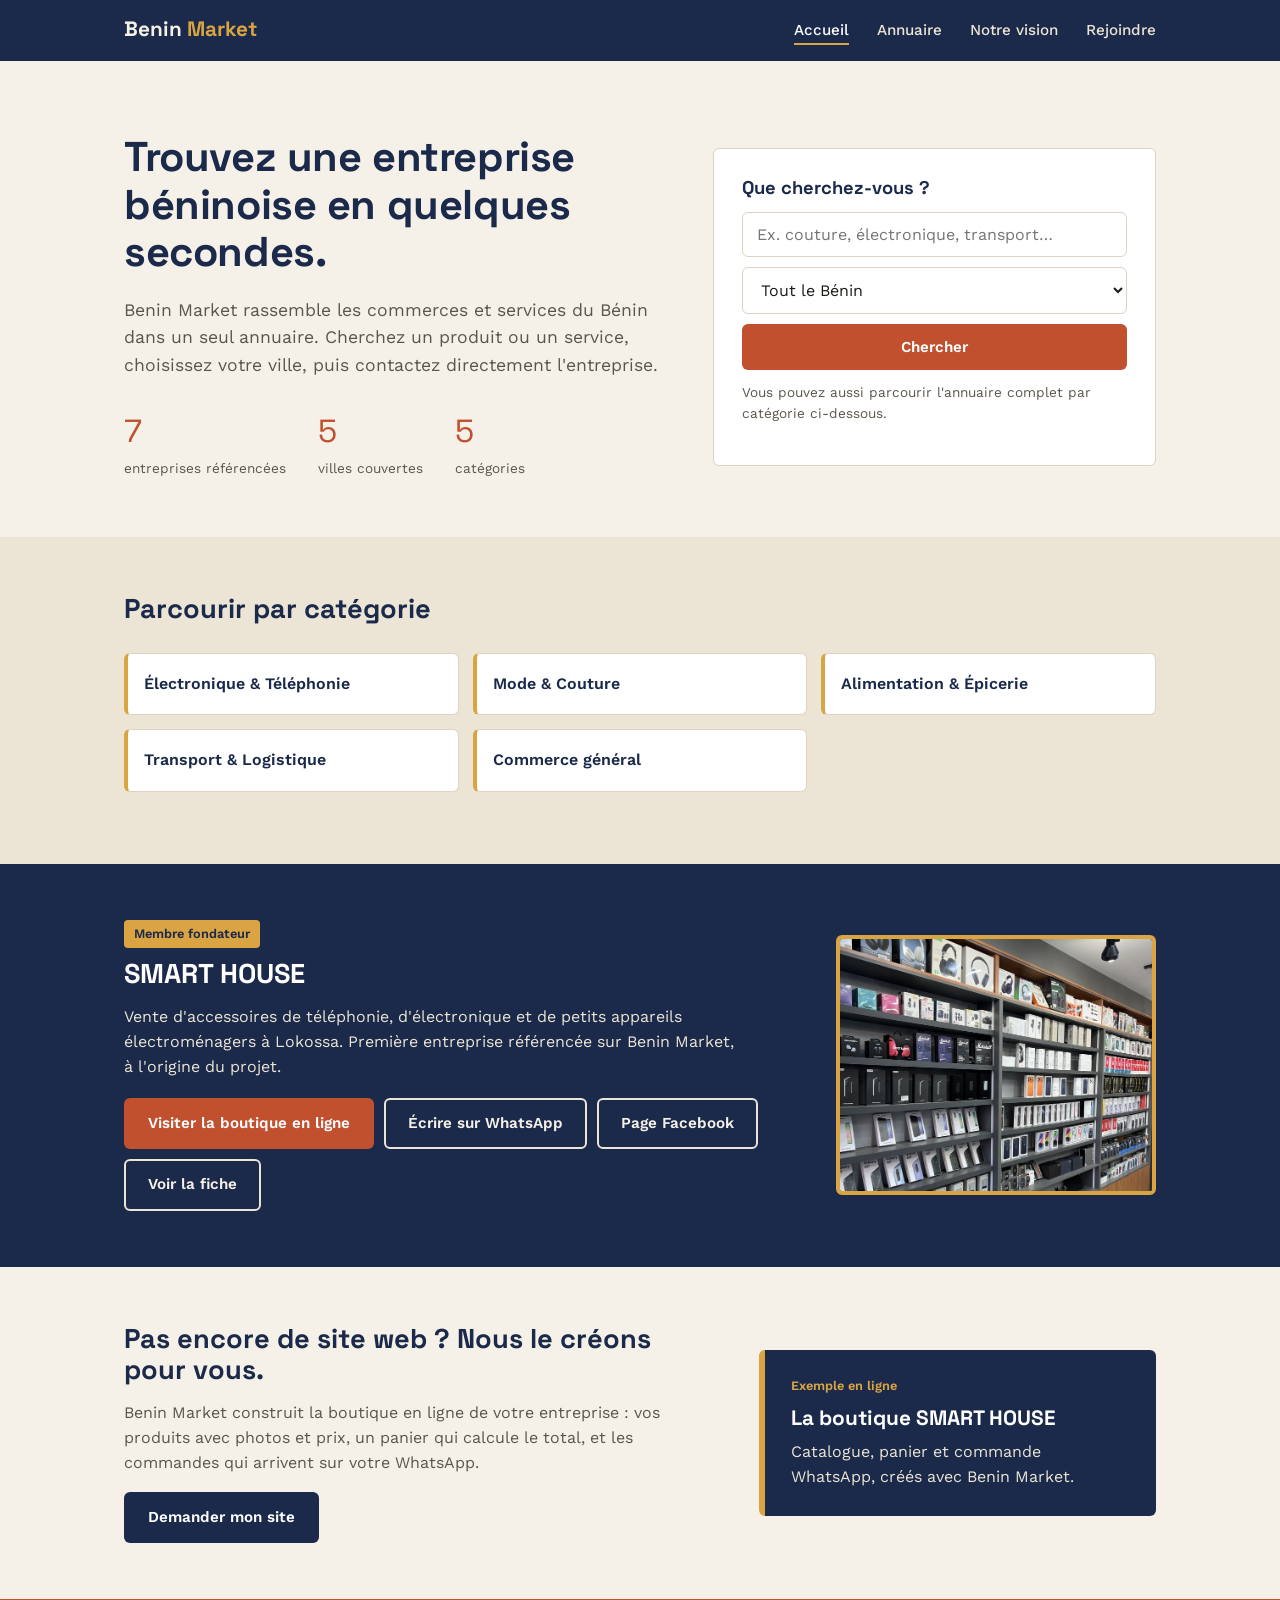
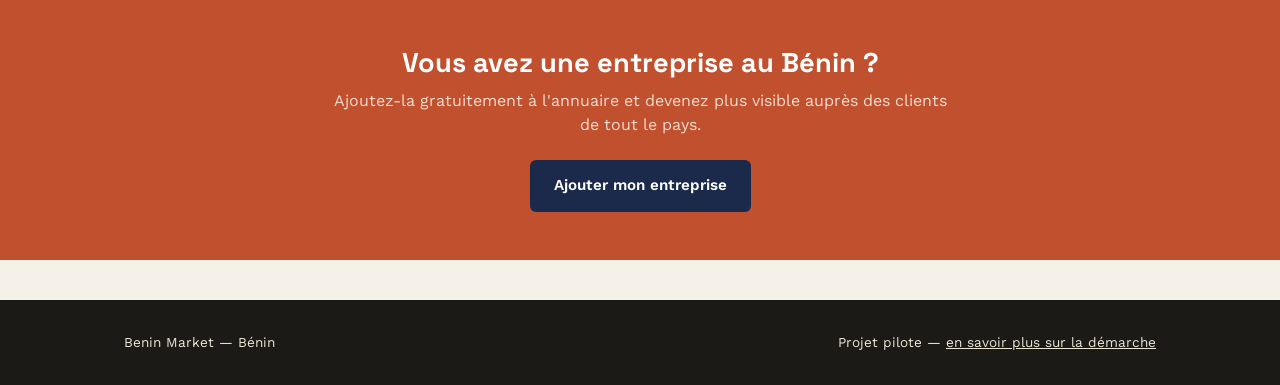
==== index.html @ 9e2b9f71 "Boutique SMART HOUSE et offre de creation de site" ====
<!DOCTYPE html>
<html lang="fr">
<head>
<meta charset="UTF-8">
<meta name="viewport" content="width=device-width, initial-scale=1">
<title>Benin Market — l'annuaire des entreprises du Bénin</title>
<link rel="icon" href="favicon.svg" type="image/svg+xml">
<link rel="stylesheet" href="styles.css">
</head>
<body>

<header class="site-header">
  <div class="container">
    <a href="index.html" class="brand">Benin <span>Market</span></a>
    <nav>
      <ul class="site-nav">
        <li><a href="index.html" aria-current="page">Accueil</a></li>
        <li><a href="annuaire.html">Annuaire</a></li>
        <li><a href="vision.html">Notre vision</a></li>
        <li><a href="rejoindre.html">Rejoindre</a></li>
      </ul>
    </nav>
  </div>
</header>

<section class="hero">
  <div class="container">
    <div class="hero-copy">
      <h1>Trouvez une entreprise béninoise en quelques secondes.</h1>
      <p>Benin Market rassemble les commerces et services du Bénin dans un seul annuaire. Cherchez un produit ou un service, choisissez votre ville, puis contactez directement l'entreprise.</p>
      <div class="hero-stats">
        <div><span class="num" id="stat-count">–</span><span class="label">entreprises référencées</span></div>
        <div><span class="num" id="stat-cities">–</span><span class="label">villes couvertes</span></div>
        <div><span class="num" id="stat-categories">–</span><span class="label">catégories</span></div>
      </div>
    </div>
    <div class="search-panel">
      <h3>Que cherchez-vous ?</h3>
      <form id="hero-search-form" class="search-stack">
        <input type="text" id="hero-search-input" placeholder="Ex. couture, électronique, transport…" aria-label="Rechercher une entreprise ou un produit">
        <select id="hero-city-select" aria-label="Choisir une ville"></select>
        <button type="submit" class="btn btn-primary">Chercher</button>
      </form>
      <p class="search-hint">Vous pouvez aussi parcourir l'annuaire complet par catégorie ci-dessous.</p>
    </div>
  </div>
</section>

<section class="section section-alt">
  <div class="container">
    <h2>Parcourir par catégorie</h2>
    <ul class="cat-grid" id="categories-grid">
      <!-- rempli par script.js -->
    </ul>
  </div>
</section>

<section class="section spotlight">
  <div class="container spotlight-row">
    <div>
    <span class="tag">Membre fondateur</span>
    <h2>SMART HOUSE</h2>
    <p>Vente d'accessoires de téléphonie, d'électronique et de petits appareils électroménagers à Lokossa. Première entreprise référencée sur Benin Market, à l'origine du projet.</p>
    <div class="spotlight-actions">
      <a href="smart-house/index.html" class="btn btn-primary">Visiter la boutique en ligne</a>
      <a href="https://wa.me/2290159000398" target="_blank" rel="noopener" class="btn btn-outline">Écrire sur WhatsApp</a>
      <a href="https://www.facebook.com/share/18rXJciYxU/?mibextid=wwXIfr" target="_blank" rel="noopener" class="btn btn-outline">Page Facebook</a>
      <a href="annuaire.html?q=smart%20house" class="btn btn-outline">Voir la fiche</a>
    </div>
    </div>
    <img class="spotlight-photo" src="smart-house/photos/boutique.jpg" alt="Les rayons de la boutique SMART HOUSE à Lokossa" loading="lazy" width="736" height="981">
  </div>
</section>

<section class="section">
  <div class="container service">
    <div>
      <h2>Pas encore de site web ? Nous le créons pour vous.</h2>
      <p>Benin Market construit la boutique en ligne de votre entreprise : vos produits avec photos et prix, un panier qui calcule le total, et les commandes qui arrivent sur votre WhatsApp.</p>
      <a href="rejoindre.html" class="btn btn-dark">Demander mon site</a>
    </div>
    <a href="smart-house/index.html" class="service-example">
      <span class="service-label">Exemple en ligne</span>
      <strong>La boutique SMART HOUSE</strong>
      <span>Catalogue, panier et commande WhatsApp, créés avec Benin Market.</span>
    </a>
  </div>
</section>

<section class="cta-band">
  <div class="container">
    <h2>Vous avez une entreprise au Bénin ?</h2>
    <p>Ajoutez-la gratuitement à l'annuaire et devenez plus visible auprès des clients de tout le pays.</p>
    <a href="rejoindre.html" class="btn btn-dark">Ajouter mon entreprise</a>
  </div>
</section>

<footer class="site-footer">
  <div class="container">
    <span>Benin Market — Bénin</span>
    <span>Projet pilote — <a href="vision.html">en savoir plus sur la démarche</a></span>
  </div>
</footer>

<script src="script.js"></script>
</body>
</html>
---- styles.css ----
/* ===========================================================
   Benin Market — feuille de style
   Palette : indigo (nuit de bogolan), terre cuite (accent), ocre
   Typo : Space Grotesk (titres) + Work Sans (texte courant)
   =========================================================== */

@import url('https://fonts.googleapis.com/css2?family=Space+Grotesk:wght@500;600;700&family=Work+Sans:wght@400;500;600&display=swap');

:root {
  --indigo: #1B2A4A;
  --indigo-soft: #2E4269;
  --clay: #C1502E;
  --clay-dark: #9C3E22;
  --ochre: #D9A441;
  --paper: #F5F1E8;
  --paper-dim: #ECE5D6;
  --ink: #1C1A17;
  --ink-soft: #5B564C;
  --line: #DCD3C2;
  --white: #FFFFFF;

  --font-display: 'Space Grotesk', sans-serif;
  --font-body: 'Work Sans', sans-serif;
  --radius: 6px;
}

* { box-sizing: border-box; }

html { scroll-behavior: smooth; }

body {
  margin: 0;
  background: var(--paper);
  color: var(--ink);
  font-family: var(--font-body);
  font-size: 16px;
  line-height: 1.55;
}

h1, h2, h3, .brand {
  font-family: var(--font-display);
  color: var(--indigo);
  margin: 0 0 0.5em;
  line-height: 1.15;
}

h1 { font-size: 2.6rem; letter-spacing: -0.01em; }
h2 { font-size: 1.7rem; }
h3 { font-size: 1.15rem; }

p { max-width: 62ch; color: var(--ink-soft); }

a { color: var(--clay-dark); }

a:focus-visible, button:focus-visible, input:focus-visible, select:focus-visible, textarea:focus-visible {
  outline: 3px solid var(--ochre);
  outline-offset: 2px;
}

.container {
  max-width: 1080px;
  margin: 0 auto;
  padding: 0 24px;
}

/* ---------- En-tête ---------- */

.site-header {
  background: var(--indigo);
  position: sticky;
  top: 0;
  z-index: 10;
}

.site-header .container {
  display: flex;
  align-items: center;
  justify-content: space-between;
  padding-top: 18px;
  padding-bottom: 18px;
}

.brand {
  color: var(--paper);
  font-size: 1.3rem;
  font-weight: 700;
  text-decoration: none;
  margin: 0;
}

.brand span { color: var(--ochre); }

.site-nav { display: flex; gap: 28px; list-style: none; margin: 0; padding: 0; }

.site-nav a {
  color: var(--paper-dim);
  text-decoration: none;
  font-weight: 500;
  font-size: 0.95rem;
  padding-bottom: 4px;
  border-bottom: 2px solid transparent;
  transition: border-color 0.15s ease, color 0.15s ease;
}

.site-nav a:hover, .site-nav a[aria-current="page"] {
  color: var(--white);
  border-bottom-color: var(--ochre);
}

.nav-toggle { display: none; }

/* ---------- Boutons ---------- */

.btn {
  display: inline-block;
  font-family: var(--font-body);
  font-weight: 600;
  font-size: 0.95rem;
  padding: 12px 22px;
  border-radius: var(--radius);
  border: 2px solid transparent;
  text-decoration: none;
  cursor: pointer;
  transition: transform 0.12s ease, background 0.15s ease;
}

.btn-primary { background: var(--clay); color: var(--white); }
.btn-primary:hover { background: var(--clay-dark); }

.btn-outline { background: transparent; color: var(--paper); border-color: var(--paper-dim); }
.btn-outline:hover { border-color: var(--ochre); color: var(--ochre); }

.btn-dark { background: var(--indigo); color: var(--white); }
.btn-dark:hover { background: var(--indigo-soft); }

/* ---------- Hero ---------- */

.hero {
  padding: 72px 0 56px;
}

.hero .container {
  display: grid;
  grid-template-columns: 1.1fr 0.9fr;
  gap: 48px;
  align-items: center;
}

.hero-copy p { font-size: 1.1rem; }

.hero-stats {
  display: flex;
  gap: 32px;
  margin-top: 28px;
}

.hero-stats .num {
  font-family: var(--font-display);
  font-size: 2rem;
  color: var(--clay);
  display: block;
}

.hero-stats .label { color: var(--ink-soft); font-size: 0.85rem; }

.search-panel {
  background: var(--white);
  border: 1px solid var(--line);
  border-radius: var(--radius);
  padding: 28px;
}

.search-panel h3 { margin-bottom: 14px; }

.search-row { display: flex; gap: 10px; }

.search-row input[type="text"] {
  flex: 1;
  padding: 12px 14px;
  border: 1px solid var(--line);
  border-radius: var(--radius);
  font-family: var(--font-body);
  font-size: 1rem;
}

.search-stack { display: grid; gap: 10px; }

.search-stack input[type="text"],
.search-stack select,
.directory-toolbar select {
  padding: 12px 14px;
  border: 1px solid var(--line);
  border-radius: var(--radius);
  font-family: var(--font-body);
  font-size: 1rem;
  background: var(--white);
  color: var(--ink);
}

.search-hint { font-size: 0.85rem; margin-top: 12px; color: var(--ink-soft); }

/* ---------- Catégories (accueil) ---------- */

.section { padding: 56px 0; }
.section-alt { background: var(--paper-dim); }

.cat-grid {
  display: grid;
  grid-template-columns: repeat(3, 1fr);
  gap: 14px;
  margin-top: 28px;
  list-style: none;
  padding: 0;
}

.cat-grid a {
  display: block;
  padding: 18px 16px;
  background: var(--white);
  border: 1px solid var(--line);
  border-left: 4px solid var(--ochre);
  border-radius: var(--radius);
  color: var(--indigo);
  text-decoration: none;
  font-weight: 600;
}

.cat-grid a:hover { border-left-color: var(--clay); }

/* ---------- Membre fondateur ---------- */

.spotlight { background: var(--indigo); color: var(--paper); }
.spotlight h2 { color: var(--white); }
.spotlight p { color: var(--paper-dim); }
.spotlight .tag {
  display: inline-block;
  background: var(--ochre);
  color: var(--indigo);
  font-weight: 600;
  font-size: 0.8rem;
  padding: 4px 10px;
  border-radius: 4px;
  margin-bottom: 10px;
}

/* ---------- Bandeau CTA ---------- */

.cta-band {
  background: var(--clay);
  color: var(--white);
  text-align: center;
  padding: 48px 0;
}

.cta-band h2 { color: var(--white); margin-bottom: 10px; }
.cta-band p { color: #F4DCCF; margin: 0 auto 22px; }

/* ---------- Annuaire ---------- */

.directory-toolbar {
  display: flex;
  flex-wrap: wrap;
  gap: 10px;
  align-items: center;
  margin-bottom: 28px;
}

.directory-toolbar input[type="text"] {
  flex: 1;
  min-width: 220px;
  padding: 12px 14px;
  border: 1px solid var(--line);
  border-radius: var(--radius);
  font-family: var(--font-body);
  font-size: 1rem;
}

.chip-row { display: flex; flex-wrap: wrap; gap: 8px; margin-bottom: 24px; }

.chip {
  padding: 7px 14px;
  border-radius: 999px;
  border: 1px solid var(--line);
  background: var(--white);
  color: var(--ink-soft);
  font-size: 0.85rem;
  font-weight: 500;
  cursor: pointer;
}

.chip[aria-pressed="true"] {
  background: var(--ochre);
  border-color: var(--ochre);
  color: var(--indigo);
}

.directory-list { list-style: none; margin: 0; padding: 0; border-top: 1px solid var(--line); }

.entry {
  display: grid;
  grid-template-columns: 56px 1fr auto;
  gap: 18px;
  align-items: start;
  padding: 22px 0;
  border-bottom: 1px solid var(--line);
}

.entry-initial {
  width: 56px;
  height: 56px;
  border-radius: var(--radius);
  background: var(--indigo);
  color: var(--white);
  font-family: var(--font-display);
  font-size: 1.3rem;
  display: flex;
  align-items: center;
  justify-content: center;
}

.entry h3 { margin-bottom: 4px; }

.entry .meta { font-size: 0.85rem; color: var(--ink-soft); margin-bottom: 6px; }

.entry .cat-tag {
  display: inline-block;
  font-size: 0.78rem;
  font-weight: 600;
  color: var(--clay-dark);
  background: #F6E3D9;
  padding: 2px 9px;
  border-radius: 4px;
  margin-right: 6px;
}

.entry h3 a { color: var(--indigo); }
.entry h3 a:hover { color: var(--clay-dark); }

.review-empty, .review-link { font-size: 0.85rem; margin: 8px 0 0; }
.review-list { list-style: none; padding: 0; margin: 10px 0 6px; font-size: 0.9rem; color: var(--ink-soft); }
.review-list li { border-left: 3px solid var(--ochre); padding-left: 10px; margin-bottom: 8px; }

.spotlight-actions { display: flex; flex-wrap: wrap; gap: 10px; margin-top: 18px; }

.entry-contact { text-align: right; font-size: 0.9rem; white-space: nowrap; }
.entry-contact a { display: block; margin-bottom: 4px; }

.empty-state {
  padding: 48px 0;
  text-align: center;
  color: var(--ink-soft);
}

/* ---------- Vision / Comment ça marche ---------- */

.steps {
  list-style: none;
  padding: 0;
  margin: 28px 0 0;
  display: grid;
  grid-template-columns: repeat(3, 1fr);
  gap: 24px;
}

.steps li { border-top: 3px solid var(--clay); padding-top: 14px; }
.steps .step-num { font-family: var(--font-display); color: var(--clay); font-size: 1.6rem; }

/* ---------- Formulaire ---------- */

.form-card {
  background: var(--white);
  border: 1px solid var(--line);
  border-radius: var(--radius);
  padding: 32px;
  max-width: 640px;
}

.field { margin-bottom: 18px; }

.field label {
  display: block;
  font-weight: 600;
  margin-bottom: 6px;
  font-size: 0.92rem;
}

.field input, .field select, .field textarea {
  width: 100%;
  padding: 11px 13px;
  border: 1px solid var(--line);
  border-radius: var(--radius);
  font-family: var(--font-body);
  font-size: 1rem;
  background: var(--white);
}

.field textarea { resize: vertical; min-height: 90px; }
.form-note { font-size: 0.85rem; color: var(--ink-soft); margin-top: -4px; }

/* ---------- Pied de page ---------- */

.site-footer {
  background: var(--ink);
  color: var(--paper-dim);
  padding: 32px 0;
  margin-top: 40px;
}

.site-footer .container {
  display: flex;
  justify-content: space-between;
  flex-wrap: wrap;
  gap: 10px;
  font-size: 0.85rem;
}

.site-footer a { color: var(--paper-dim); }

/* ---------- Réactivité ---------- */

@media (max-width: 760px) {
  .site-nav { gap: 18px; }
  h1 { font-size: 2rem; }
  .hero .container { grid-template-columns: 1fr; }
  .cat-grid { grid-template-columns: 1fr 1fr; }
  .steps { grid-template-columns: 1fr; }
  .entry { grid-template-columns: 44px 1fr; }
  .entry-contact { grid-column: 1 / -1; text-align: left; margin-top: 8px; }
  .site-footer .container { flex-direction: column; }
}

@media (prefers-reduced-motion: reduce) {
  * { transition: none !important; scroll-behavior: auto !important; }
}

/* ---------- Offre de création de site ---------- */

.service { display: grid; grid-template-columns: 1.2fr 0.8fr; gap: 40px; align-items: center; }

.service-example {
  display: flex;
  flex-direction: column;
  gap: 6px;
  padding: 26px;
  background: var(--indigo);
  color: var(--paper-dim);
  border-radius: var(--radius);
  border-left: 6px solid var(--ochre);
  text-decoration: none;
}

.service-example strong { font-family: var(--font-display); font-size: 1.3rem; color: var(--white); }
.service-label { font-size: 0.8rem; font-weight: 600; color: var(--ochre); }
.service-example:hover { background: var(--indigo-soft); }

.shop-link { font-weight: 600; }

.field-check { display: flex; align-items: flex-start; gap: 10px; }
.field-check input { width: auto; margin-top: 4px; }
.field-check label { margin: 0; font-weight: 500; }

@media (max-width: 760px) {
  .service { grid-template-columns: 1fr; }
}

/* ---------- Photos ---------- */

.entry-photo { width: 56px; height: 56px; object-fit: cover; border-radius: var(--radius); }

.spotlight-row { display: grid; grid-template-columns: minmax(0, 1fr) 320px; gap: 40px; align-items: center; }
.spotlight-photo { width: 100%; height: 260px; object-fit: cover; object-position: center 30%; border-radius: var(--radius); border: 4px solid var(--ochre); }

.vision-photo { display: block; width: 100%; max-width: 735px; height: auto; border-radius: var(--radius); margin: 8px 0 20px; }

@media (max-width: 760px) {
  .spotlight-row { grid-template-columns: 1fr; }
  .entry-photo { width: 44px; height: 44px; }
}
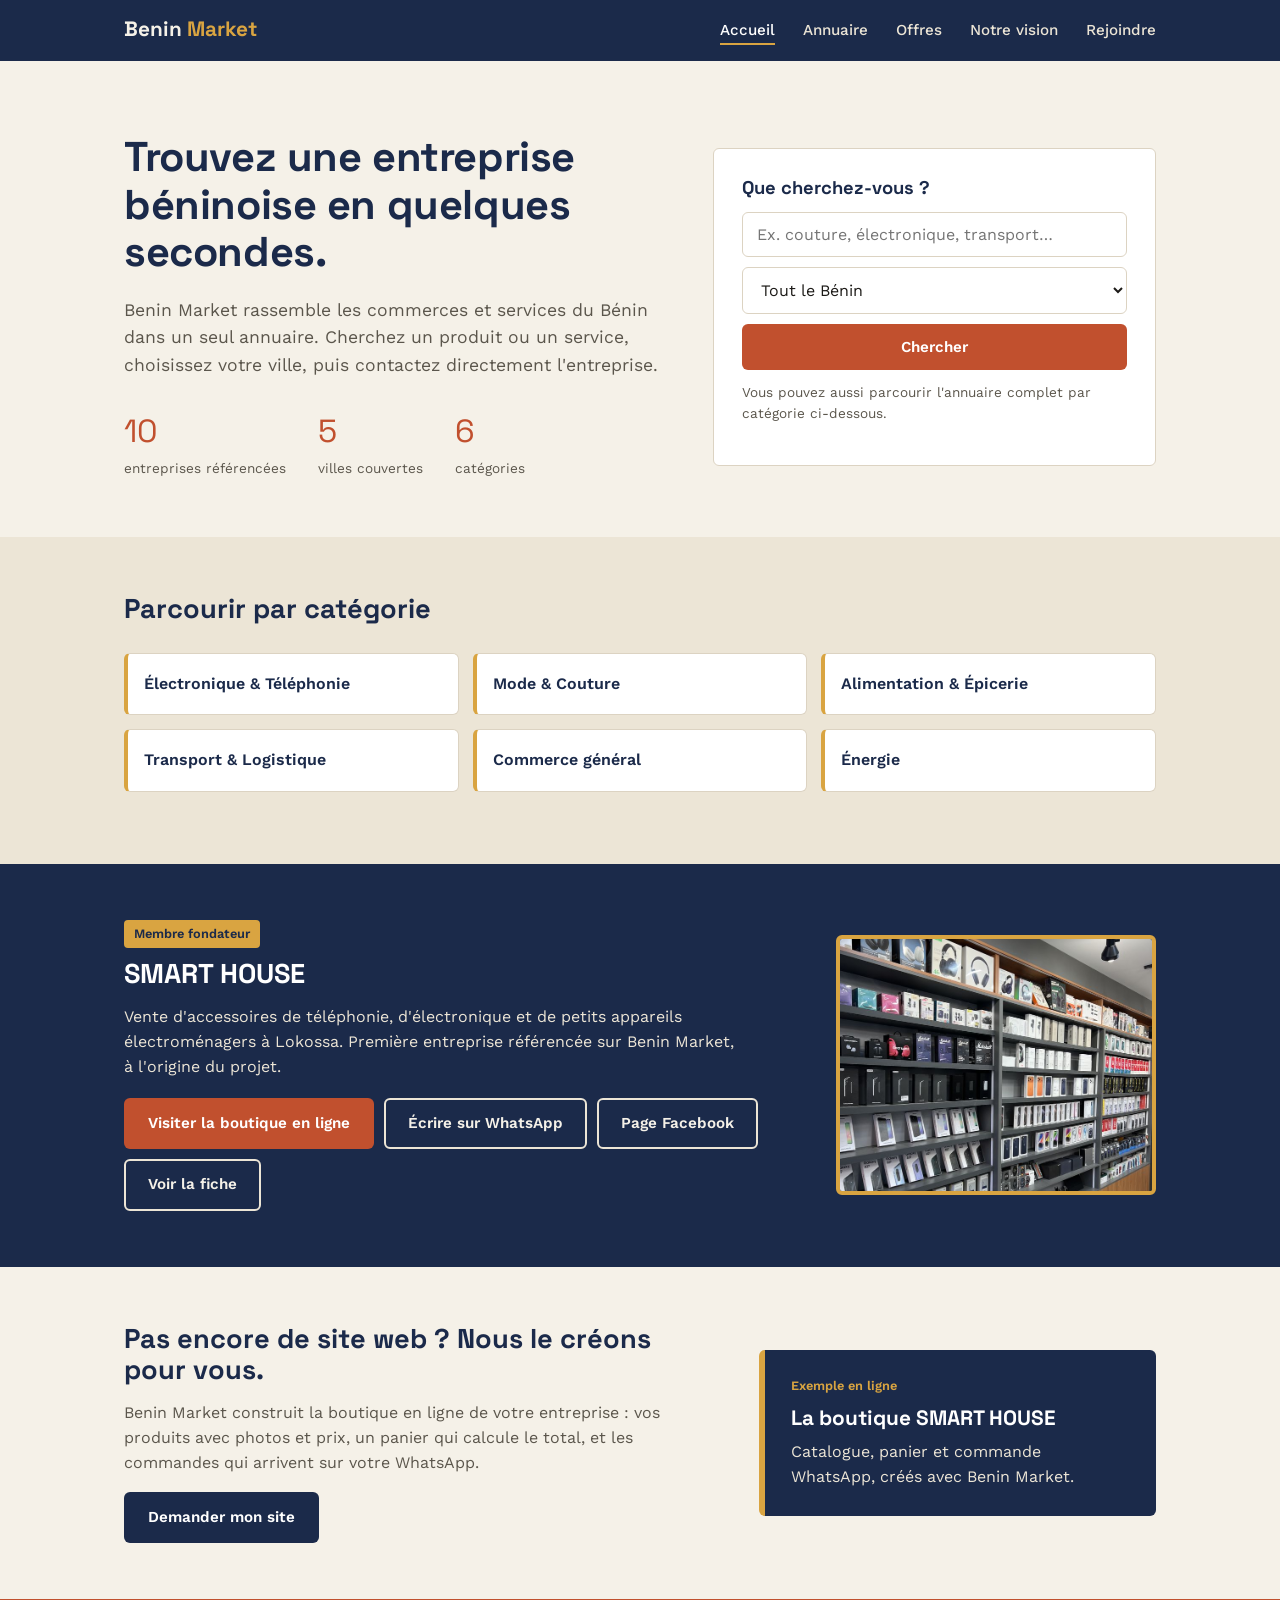
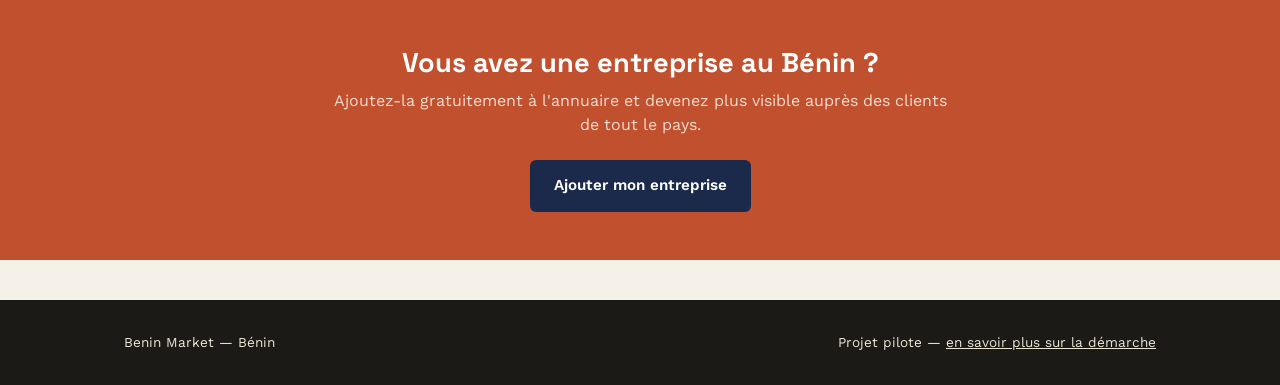
==== commit 382293fe: "Produits reels, offres, formulaires WhatsApp, menu mobile" ====
--- a/index.html
+++ b/index.html
@@ -12,10 +12,12 @@
 <header class="site-header">
   <div class="container">
     <a href="index.html" class="brand">Benin <span>Market</span></a>
-    <nav>
+    <button type="button" class="nav-toggle" id="nav-toggle" aria-controls="nav-menu" aria-expanded="false">Menu</button>
+    <nav id="nav-menu">
       <ul class="site-nav">
         <li><a href="index.html" aria-current="page">Accueil</a></li>
         <li><a href="annuaire.html">Annuaire</a></li>
+        <li><a href="offres.html">Offres</a></li>
         <li><a href="vision.html">Notre vision</a></li>
         <li><a href="rejoindre.html">Rejoindre</a></li>
       </ul>
@@ -103,5 +105,6 @@
 </footer>
 
 <script src="script.js"></script>
+<script src="site.js"></script>
 </body>
 </html>
--- a/styles.css
+++ b/styles.css
@@ -476,3 +476,48 @@
   .spotlight-row { grid-template-columns: 1fr; }
   .entry-photo { width: 44px; height: 44px; }
 }
+
+/* ---------- Offres ---------- */
+
+.offers { list-style: none; margin: 32px 0 0; padding: 0; display: grid; grid-template-columns: repeat(auto-fit, minmax(188px, 1fr)); gap: 14px; }
+
+.offer { background: var(--white); border: 1px solid var(--line); border-top: 6px solid var(--line); border-radius: var(--radius); padding: 22px 16px; display: flex; flex-direction: column; }
+.offer h2 { margin-bottom: 2px; }
+.offer-for { margin: 0 0 14px; font-size: 0.9rem; }
+.offer-price { margin: 0 0 14px; color: var(--ink); font-size: 0.95rem; }
+.offer-price span { font-family: var(--font-display); font-size: 1.7rem; font-weight: 700; color: var(--clay); }
+.offer ul { margin: 0 0 20px; padding-left: 18px; color: var(--ink-soft); font-size: 0.92rem; flex: 1; }
+.offer li { margin-bottom: 7px; }
+.offer .btn { text-align: center; }
+
+.offer-bronze { border-top-color: #B07A4A; }
+.offer-argent { border-top-color: #9AA3B2; }
+.offer-gold { border-top-color: var(--ochre); }
+.offer-premium { border-top-color: var(--indigo); background: var(--paper-dim); }
+
+.offers-note { margin-top: 24px; font-size: 0.88rem; }
+
+/* ---------- Menu mobile ---------- */
+
+.nav-toggle {
+  display: none;
+  background: transparent;
+  color: var(--paper);
+  border: 1.5px solid var(--paper-dim);
+  border-radius: var(--radius);
+  padding: 8px 14px;
+  font-family: var(--font-body);
+  font-weight: 600;
+  font-size: 0.9rem;
+  cursor: pointer;
+}
+
+@media (max-width: 760px) {
+  .nav-toggle { display: inline-block; }
+  .site-header .container { flex-wrap: wrap; }
+  #nav-menu { display: none; width: 100%; }
+  #nav-menu.open { display: block; }
+  .site-nav { flex-direction: column; gap: 0; padding-top: 10px; }
+  .site-nav a { display: block; padding: 12px 0; border-bottom: 1px solid var(--indigo-soft); }
+  .hero-stats { gap: 20px; }
+}
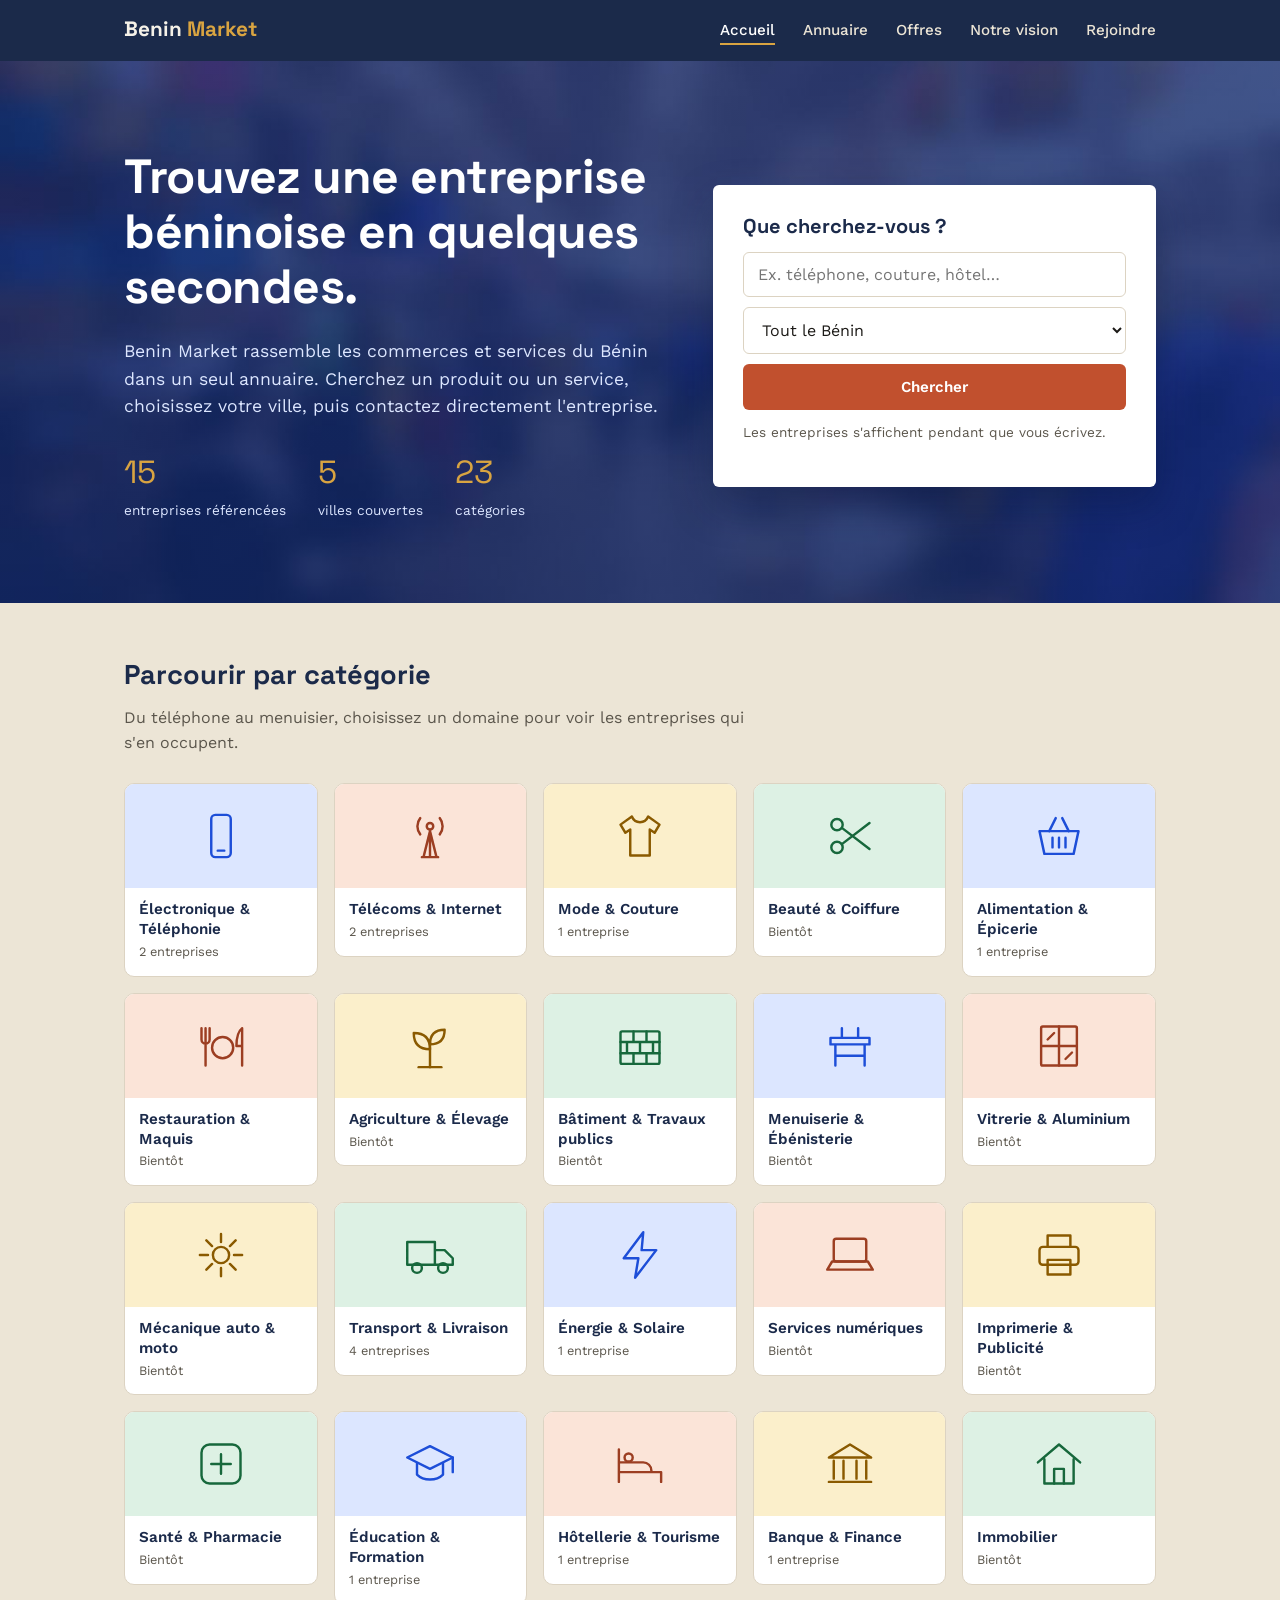
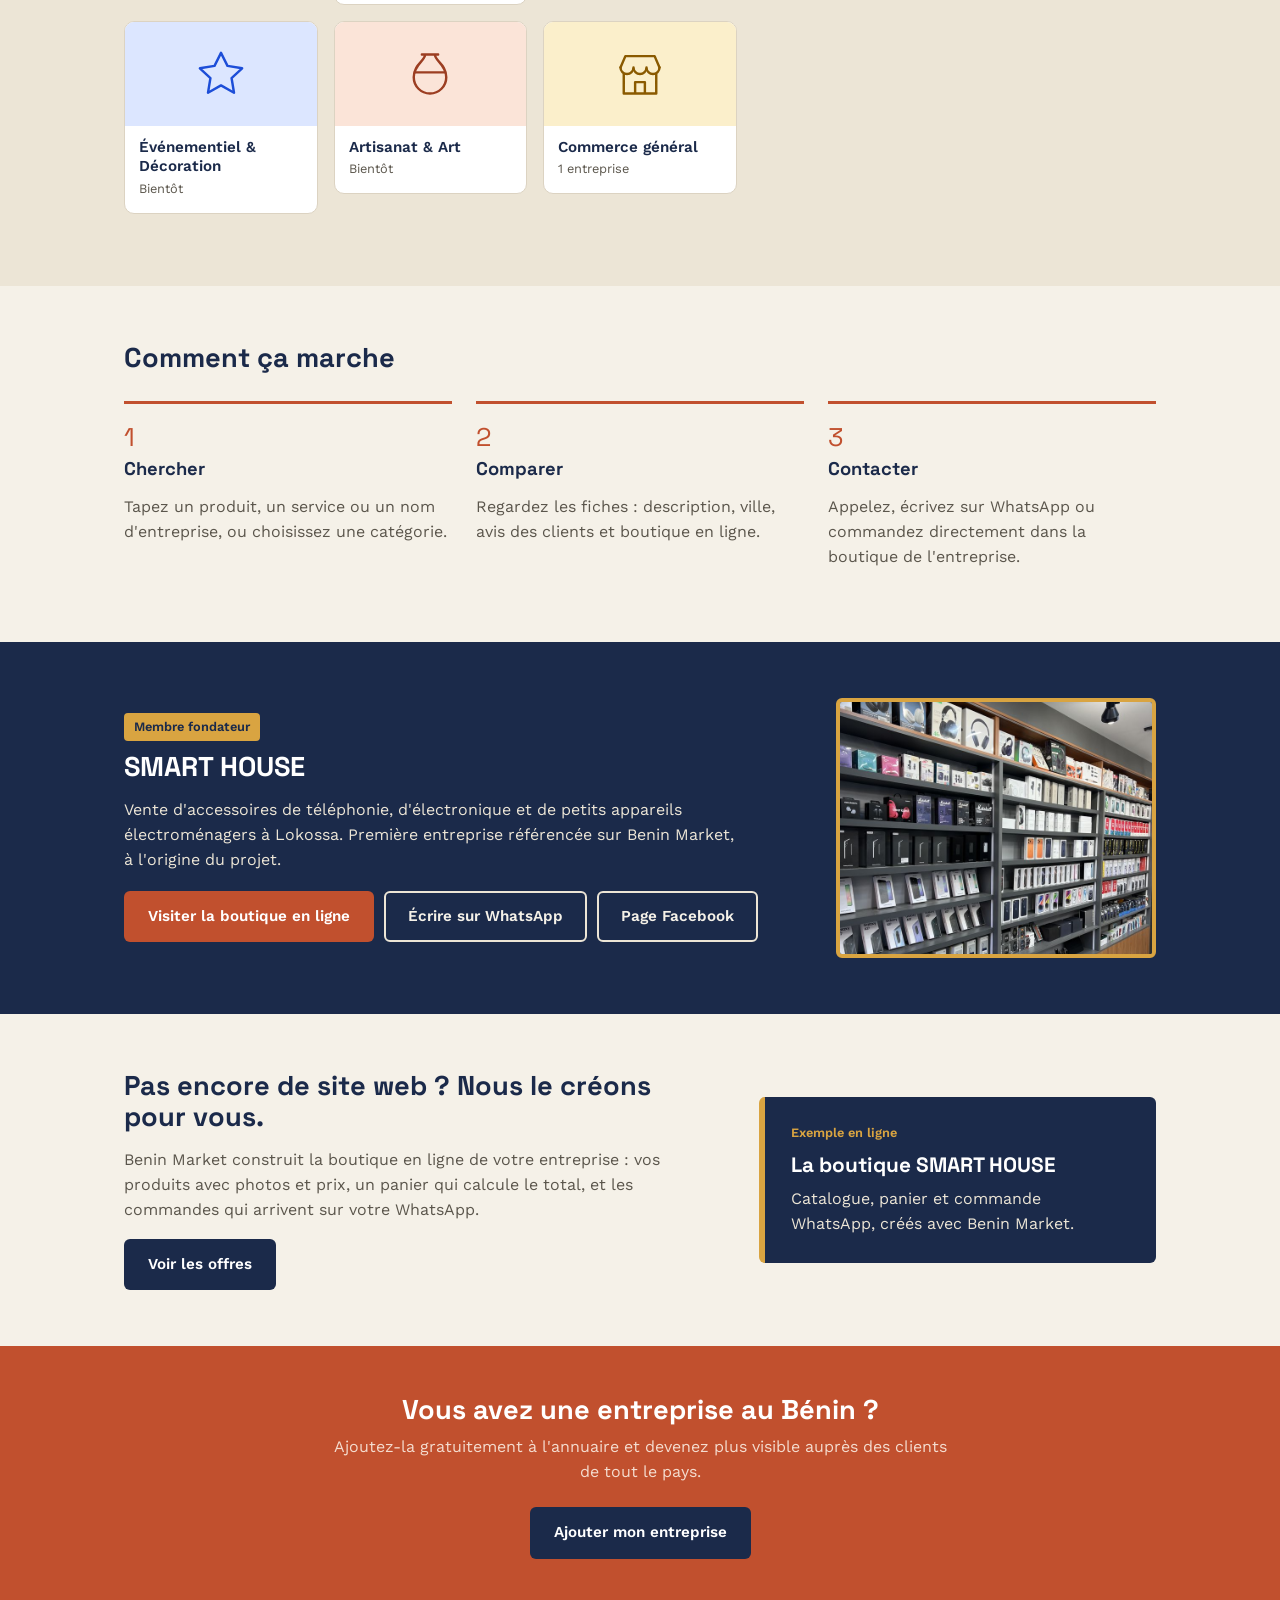
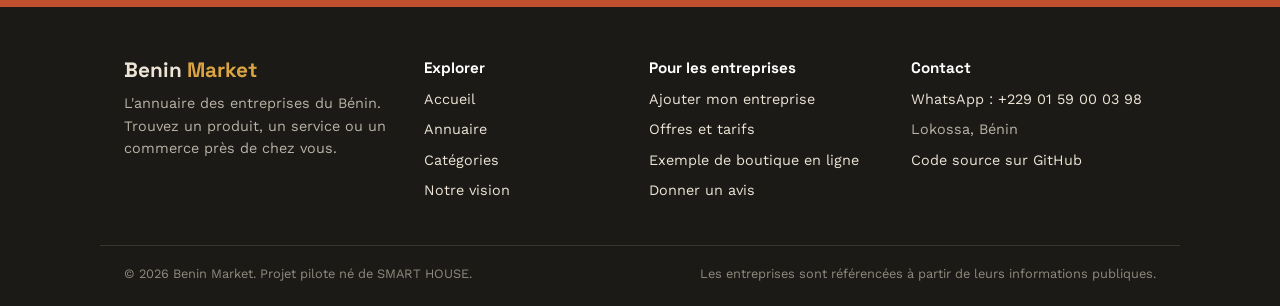
==== commit 8c8bb951: "23 categories, recherche avec suggestions, nouvel accueil, pied de page" ====
--- a/index.html
+++ b/index.html
@@ -3,6 +3,7 @@
 <head>
 <meta charset="UTF-8">
 <meta name="viewport" content="width=device-width, initial-scale=1">
+<meta name="description" content="Benin Market : l'annuaire des entreprises du Bénin. Cherchez un produit ou un service et trouvez qui le propose près de chez vous.">
 <title>Benin Market — l'annuaire des entreprises du Bénin</title>
 <link rel="icon" href="favicon.svg" type="image/svg+xml">
 <link rel="stylesheet" href="styles.css">
@@ -25,7 +26,7 @@
   </div>
 </header>
 
-<section class="hero">
+<section class="hero hero-home">
   <div class="container">
     <div class="hero-copy">
       <h1>Trouvez une entreprise béninoise en quelques secondes.</h1>
@@ -37,22 +38,49 @@
       </div>
     </div>
     <div class="search-panel">
-      <h3>Que cherchez-vous ?</h3>
+      <h2>Que cherchez-vous ?</h2>
       <form id="hero-search-form" class="search-stack">
-        <input type="text" id="hero-search-input" placeholder="Ex. couture, électronique, transport…" aria-label="Rechercher une entreprise ou un produit">
+        <div class="suggest-wrap">
+          <input type="text" id="hero-search-input" placeholder="Ex. téléphone, couture, hôtel…" aria-label="Rechercher une entreprise ou un produit" autocomplete="off">
+          <div class="suggest-box" id="hero-suggestions" hidden></div>
+        </div>
         <select id="hero-city-select" aria-label="Choisir une ville"></select>
         <button type="submit" class="btn btn-primary">Chercher</button>
       </form>
-      <p class="search-hint">Vous pouvez aussi parcourir l'annuaire complet par catégorie ci-dessous.</p>
+      <p class="search-hint">Les entreprises s'affichent pendant que vous écrivez.</p>
     </div>
   </div>
 </section>
 
-<section class="section section-alt">
+<section class="section section-alt" id="categories">
   <div class="container">
     <h2>Parcourir par catégorie</h2>
+    <p>Du téléphone au menuisier, choisissez un domaine pour voir les entreprises qui s'en occupent.</p>
     <ul class="cat-grid" id="categories-grid">
       <!-- rempli par script.js -->
+    </ul>
+  </div>
+</section>
+
+<section class="section">
+  <div class="container">
+    <h2>Comment ça marche</h2>
+    <ul class="steps">
+      <li>
+        <span class="step-num">1</span>
+        <h3>Chercher</h3>
+        <p>Tapez un produit, un service ou un nom d'entreprise, ou choisissez une catégorie.</p>
+      </li>
+      <li>
+        <span class="step-num">2</span>
+        <h3>Comparer</h3>
+        <p>Regardez les fiches : description, ville, avis des clients et boutique en ligne.</p>
+      </li>
+      <li>
+        <span class="step-num">3</span>
+        <h3>Contacter</h3>
+        <p>Appelez, écrivez sur WhatsApp ou commandez directement dans la boutique de l'entreprise.</p>
+      </li>
     </ul>
   </div>
 </section>
@@ -60,15 +88,14 @@
 <section class="section spotlight">
   <div class="container spotlight-row">
     <div>
-    <span class="tag">Membre fondateur</span>
-    <h2>SMART HOUSE</h2>
-    <p>Vente d'accessoires de téléphonie, d'électronique et de petits appareils électroménagers à Lokossa. Première entreprise référencée sur Benin Market, à l'origine du projet.</p>
-    <div class="spotlight-actions">
-      <a href="smart-house/index.html" class="btn btn-primary">Visiter la boutique en ligne</a>
-      <a href="https://wa.me/2290159000398" target="_blank" rel="noopener" class="btn btn-outline">Écrire sur WhatsApp</a>
-      <a href="https://www.facebook.com/share/18rXJciYxU/?mibextid=wwXIfr" target="_blank" rel="noopener" class="btn btn-outline">Page Facebook</a>
-      <a href="annuaire.html?q=smart%20house" class="btn btn-outline">Voir la fiche</a>
-    </div>
+      <span class="tag">Membre fondateur</span>
+      <h2>SMART HOUSE</h2>
+      <p>Vente d'accessoires de téléphonie, d'électronique et de petits appareils électroménagers à Lokossa. Première entreprise référencée sur Benin Market, à l'origine du projet.</p>
+      <div class="spotlight-actions">
+        <a href="smart-house/index.html" class="btn btn-primary">Visiter la boutique en ligne</a>
+        <a href="https://wa.me/2290159000398" target="_blank" rel="noopener" class="btn btn-outline">Écrire sur WhatsApp</a>
+        <a href="https://www.facebook.com/share/18rXJciYxU/?mibextid=wwXIfr" target="_blank" rel="noopener" class="btn btn-outline">Page Facebook</a>
+      </div>
     </div>
     <img class="spotlight-photo" src="smart-house/photos/boutique.jpg" alt="Les rayons de la boutique SMART HOUSE à Lokossa" loading="lazy" width="736" height="981">
   </div>
@@ -79,7 +106,7 @@
     <div>
       <h2>Pas encore de site web ? Nous le créons pour vous.</h2>
       <p>Benin Market construit la boutique en ligne de votre entreprise : vos produits avec photos et prix, un panier qui calcule le total, et les commandes qui arrivent sur votre WhatsApp.</p>
-      <a href="rejoindre.html" class="btn btn-dark">Demander mon site</a>
+      <a href="offres.html" class="btn btn-dark">Voir les offres</a>
     </div>
     <a href="smart-house/index.html" class="service-example">
       <span class="service-label">Exemple en ligne</span>
@@ -98,9 +125,41 @@
 </section>
 
 <footer class="site-footer">
-  <div class="container">
-    <span>Benin Market — Bénin</span>
-    <span>Projet pilote — <a href="vision.html">en savoir plus sur la démarche</a></span>
+  <div class="container footer-grid">
+    <div>
+      <a href="index.html" class="brand">Benin <span>Market</span></a>
+      <p>L'annuaire des entreprises du Bénin. Trouvez un produit, un service ou un commerce près de chez vous.</p>
+    </div>
+    <div>
+      <h2>Explorer</h2>
+      <ul>
+        <li><a href="index.html">Accueil</a></li>
+        <li><a href="annuaire.html">Annuaire</a></li>
+        <li><a href="index.html#categories">Catégories</a></li>
+        <li><a href="vision.html">Notre vision</a></li>
+      </ul>
+    </div>
+    <div>
+      <h2>Pour les entreprises</h2>
+      <ul>
+        <li><a href="rejoindre.html">Ajouter mon entreprise</a></li>
+        <li><a href="offres.html">Offres et tarifs</a></li>
+        <li><a href="smart-house/index.html">Exemple de boutique en ligne</a></li>
+        <li><a href="avis.html">Donner un avis</a></li>
+      </ul>
+    </div>
+    <div>
+      <h2>Contact</h2>
+      <ul>
+        <li><a href="https://wa.me/2290159000398" target="_blank" rel="noopener">WhatsApp : +229 01 59 00 03 98</a></li>
+        <li>Lokossa, Bénin</li>
+        <li><a href="https://github.com/paternehountondji/benin-market" target="_blank" rel="noopener">Code source sur GitHub</a></li>
+      </ul>
+    </div>
+  </div>
+  <div class="container footer-bottom">
+    <span>© <span id="footer-year">2026</span> Benin Market. Projet pilote né de SMART HOUSE.</span>
+    <span>Les entreprises sont référencées à partir de leurs informations publiques.</span>
   </div>
 </footer>
 
--- a/styles.css
+++ b/styles.css
@@ -521,3 +521,121 @@
   .site-nav a { display: block; padding: 12px 0; border-bottom: 1px solid var(--indigo-soft); }
   .hero-stats { gap: 20px; }
 }
+
+/* ===========================================================
+   Version 7 : accueil avec fond bleu, catégories illustrées,
+   suggestions de recherche, pied de page complet
+   =========================================================== */
+
+/* ---------- Hero de l'accueil ---------- */
+
+.hero-home {
+  background: linear-gradient(rgba(13, 30, 84, 0.35), rgba(13, 30, 84, 0.55)), url("images/hero-fond.jpg") center / cover no-repeat, #16306E;
+  padding: 88px 0 80px;
+}
+
+.hero-home h1 { color: var(--white); font-size: 3rem; }
+.hero-home .hero-copy p { color: #DCE6FF; }
+.hero-home .hero-stats .num { color: var(--ochre); }
+.hero-home .hero-stats .label { color: #DCE6FF; }
+
+.hero-home .search-panel { border: none; padding: 30px; box-shadow: 0 18px 40px rgba(6, 16, 50, 0.35); }
+.search-panel h2 { font-size: 1.25rem; margin-bottom: 14px; }
+
+/* ---------- Suggestions ---------- */
+
+.suggest-wrap { position: relative; display: grid; }
+
+.suggest-box {
+  position: absolute;
+  top: calc(100% + 6px);
+  left: 0;
+  right: 0;
+  z-index: 15;
+  background: var(--white);
+  border: 1px solid var(--line);
+  border-radius: var(--radius);
+  box-shadow: 0 12px 28px rgba(6, 16, 50, 0.18);
+  overflow: hidden;
+}
+
+.suggest-item { display: block; padding: 10px 14px; text-decoration: none; border-bottom: 1px solid var(--paper-dim); }
+.suggest-item:last-child { border-bottom: none; }
+.suggest-item:hover, .suggest-item:focus { background: var(--paper); }
+.suggest-item strong { display: block; color: var(--indigo); font-size: 0.98rem; }
+.suggest-item span { color: var(--ink-soft); font-size: 0.82rem; }
+.suggest-cat strong { color: var(--clay-dark); }
+.suggest-empty { margin: 0; padding: 12px 14px; font-size: 0.9rem; }
+
+/* ---------- Catégories illustrées ---------- */
+
+.cat-grid { grid-template-columns: repeat(auto-fill, minmax(170px, 1fr)); gap: 16px; }
+
+.cat-grid a.cat-card {
+  display: flex;
+  flex-direction: column;
+  padding: 0;
+  border: 1px solid var(--line);
+  border-radius: 10px;
+  overflow: hidden;
+  background: var(--white);
+  font-weight: 400;
+  transition: transform 0.15s ease, box-shadow 0.15s ease;
+}
+
+.cat-grid a.cat-card:hover { transform: translateY(-3px); box-shadow: 0 10px 22px rgba(27, 42, 74, 0.14); }
+
+.cat-visual { display: flex; align-items: center; justify-content: center; height: 104px; }
+.cat-visual svg { width: 52px; height: 52px; }
+.cat-visual img { width: 100%; height: 100%; object-fit: cover; }
+
+.tone-a { background: #DCE6FF; color: #1D4ED8; }
+.tone-b { background: #FBE4D8; color: var(--clay-dark); }
+.tone-c { background: #FBEFCB; color: #8A5A00; }
+.tone-d { background: #DDF1E4; color: #17683C; }
+
+.cat-name { padding: 12px 14px 2px; color: var(--indigo); font-weight: 600; font-size: 0.95rem; line-height: 1.3; }
+.cat-count { padding: 0 14px 14px; color: var(--ink-soft); font-size: 0.8rem; }
+
+/* ---------- Annuaire ---------- */
+
+.directory-toolbar select { min-width: 190px; }
+.result-count { font-size: 0.88rem; margin: 0 0 14px; }
+
+/* ---------- Pied de page ---------- */
+
+.site-footer { padding: 52px 0 0; margin-top: 0; }
+.site-footer .container.footer-grid {
+  display: grid;
+  grid-template-columns: 1.4fr 1fr 1.2fr 1.3fr;
+  gap: 36px;
+  font-size: 0.9rem;
+  padding-bottom: 36px;
+}
+.site-footer .brand { display: inline-block; margin-bottom: 10px; }
+.site-footer p { color: #B9B3A6; margin: 0; }
+.site-footer h2 { color: var(--white); font-size: 0.95rem; margin-bottom: 12px; }
+.site-footer ul { list-style: none; margin: 0; padding: 0; }
+.site-footer li { margin-bottom: 8px; color: #B9B3A6; }
+.site-footer a { text-decoration: none; }
+.site-footer a:hover { color: var(--ochre); text-decoration: underline; }
+.site-footer .container.footer-bottom {
+  border-top: 1px solid #3A362F;
+  padding-top: 18px;
+  padding-bottom: 22px;
+  color: #8F897D;
+  font-size: 0.8rem;
+}
+
+@media (max-width: 760px) {
+  .hero-home { padding: 48px 0; }
+  .hero-home h1 { font-size: 2.1rem; }
+  .cat-grid { grid-template-columns: 1fr 1fr; gap: 12px; }
+  .cat-visual { height: 84px; }
+  .site-footer .container.footer-grid { grid-template-columns: 1fr 1fr; gap: 28px; }
+  .directory-toolbar select { flex: 1; min-width: 0; }
+}
+
+@media (max-width: 460px) {
+  .site-footer .container.footer-grid { grid-template-columns: 1fr; }
+}
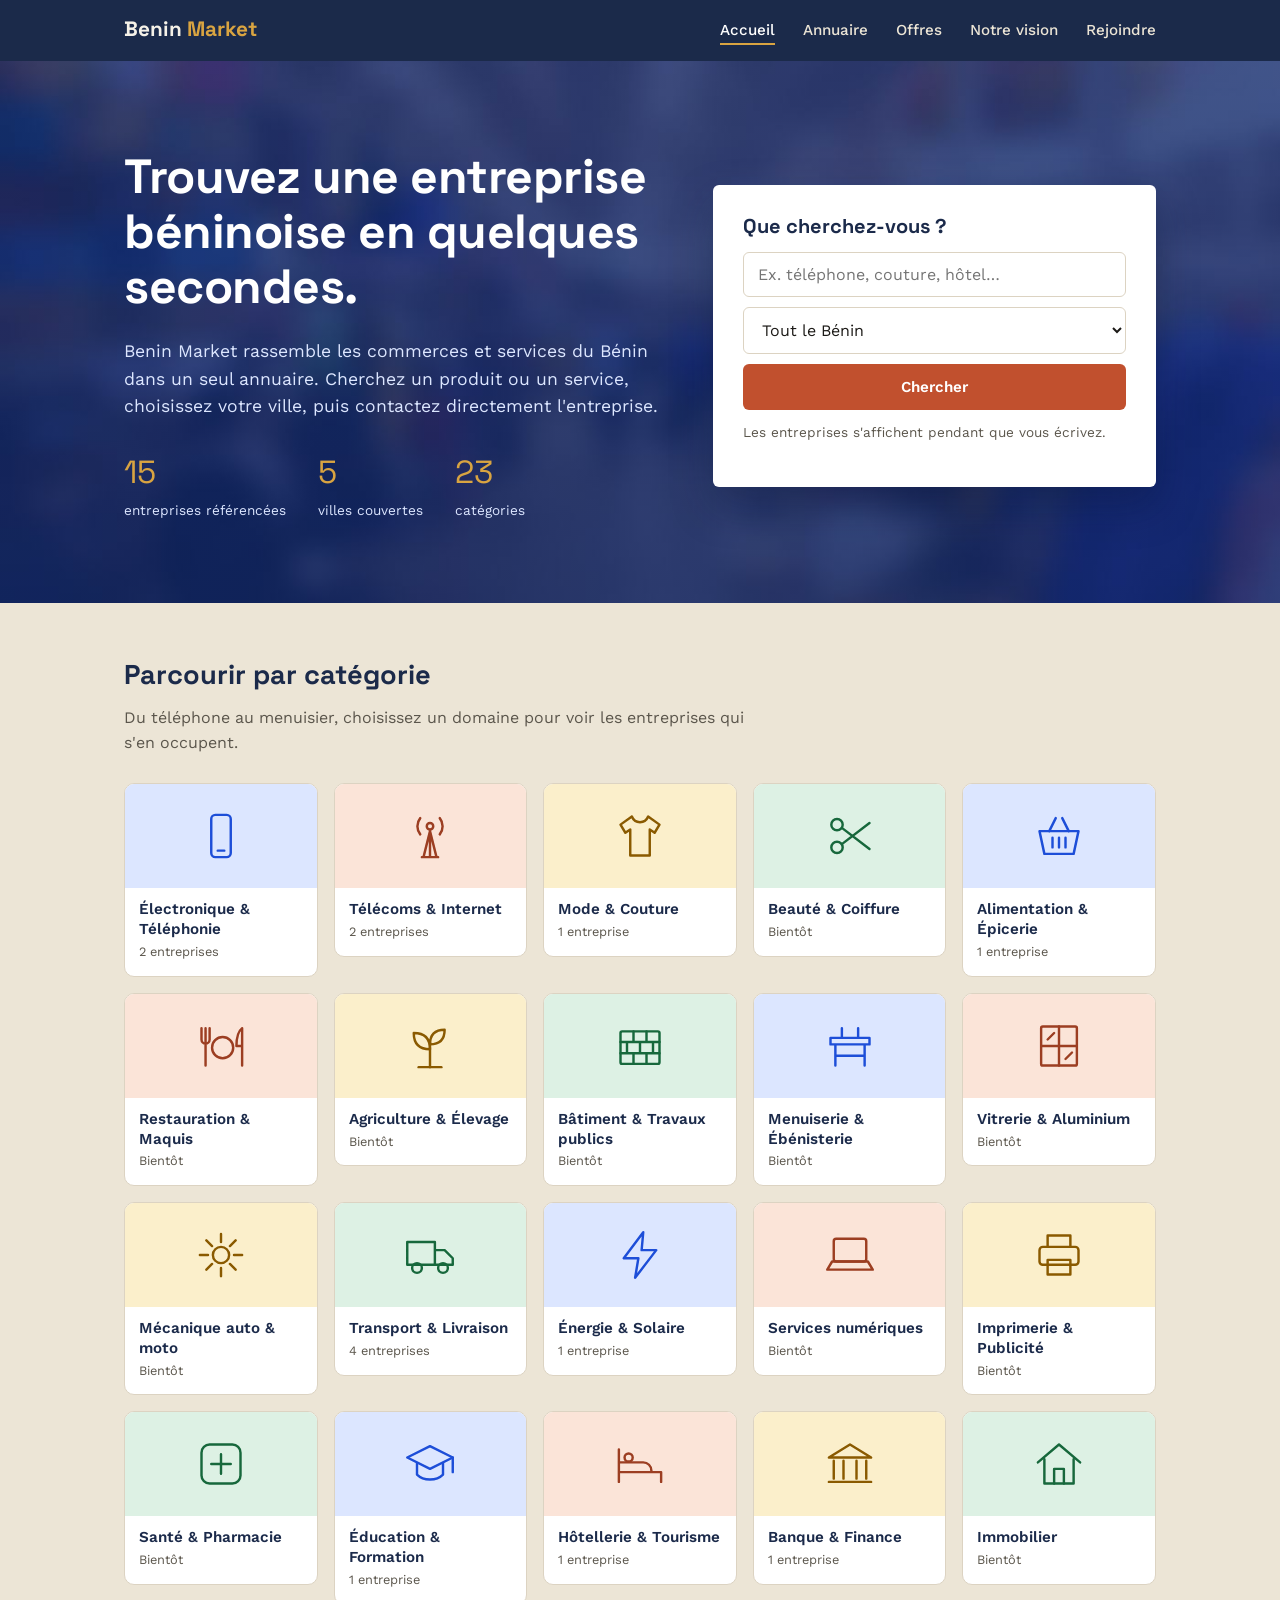
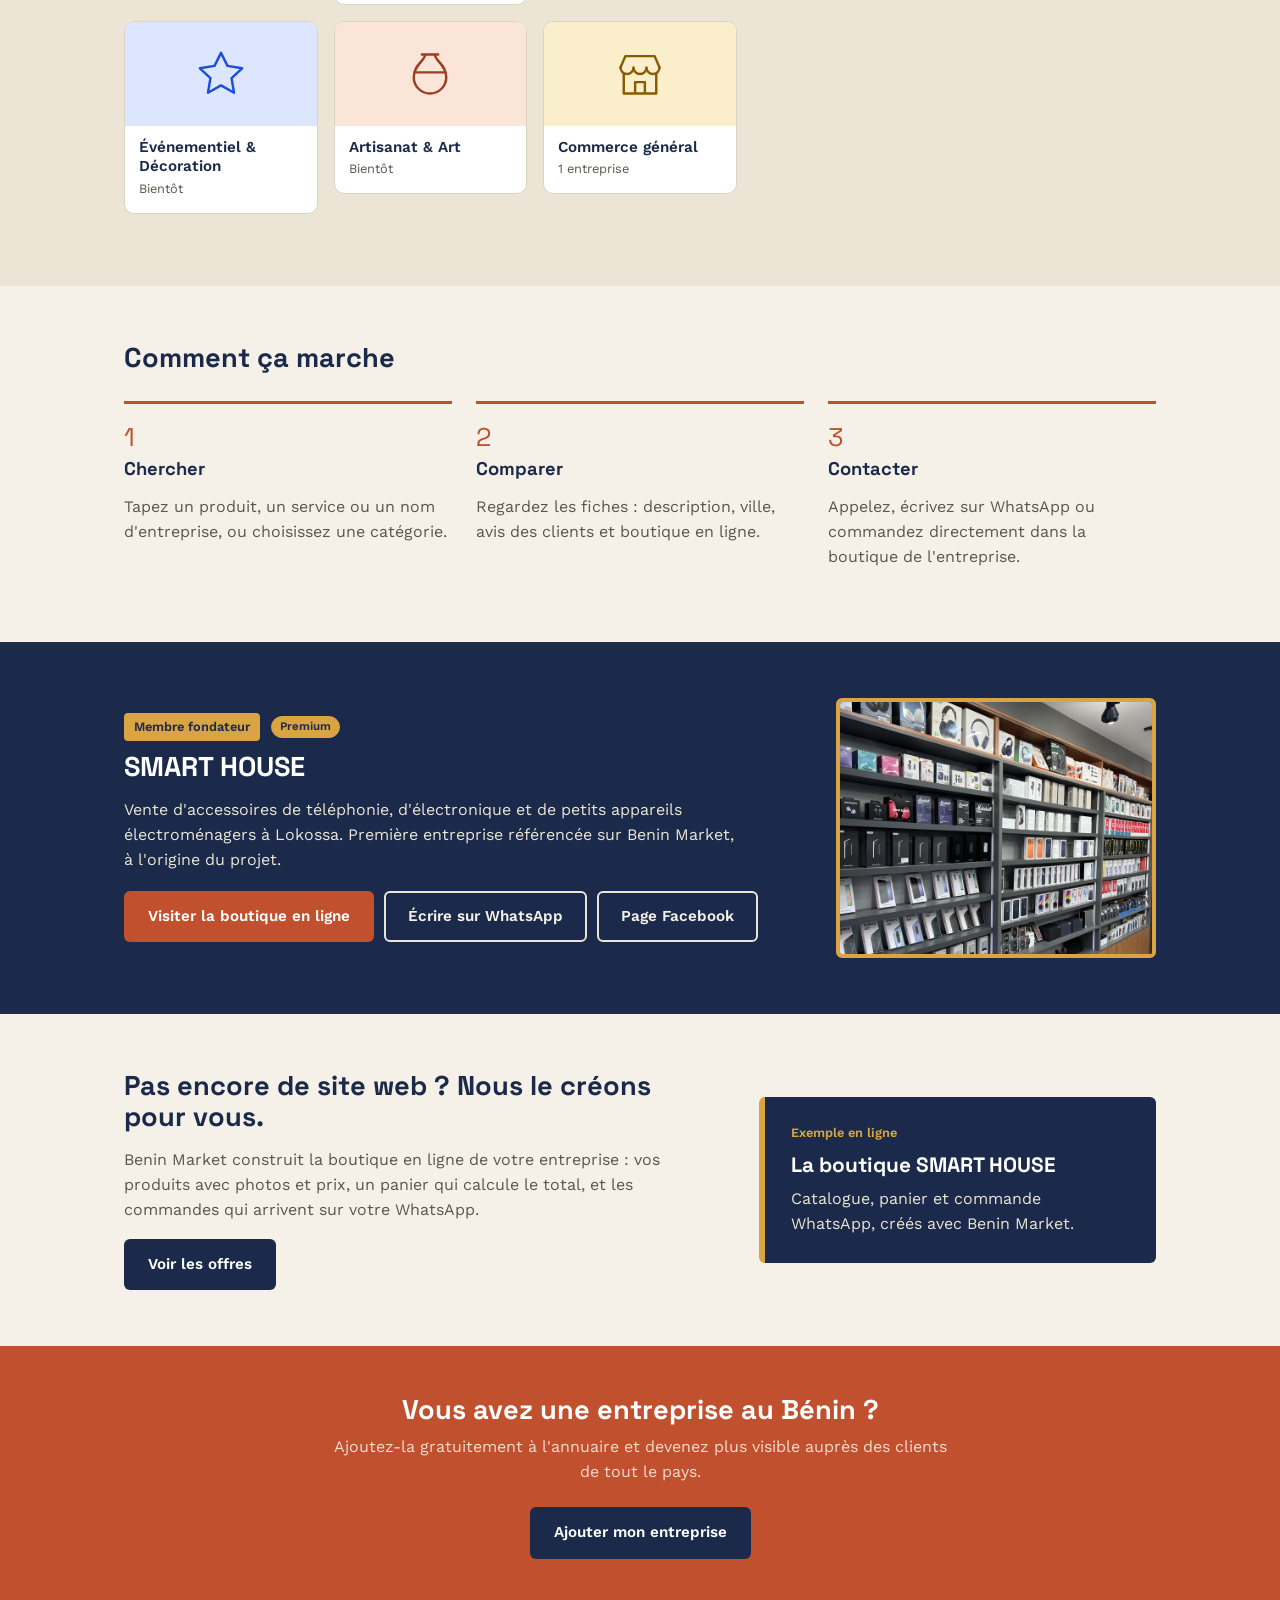
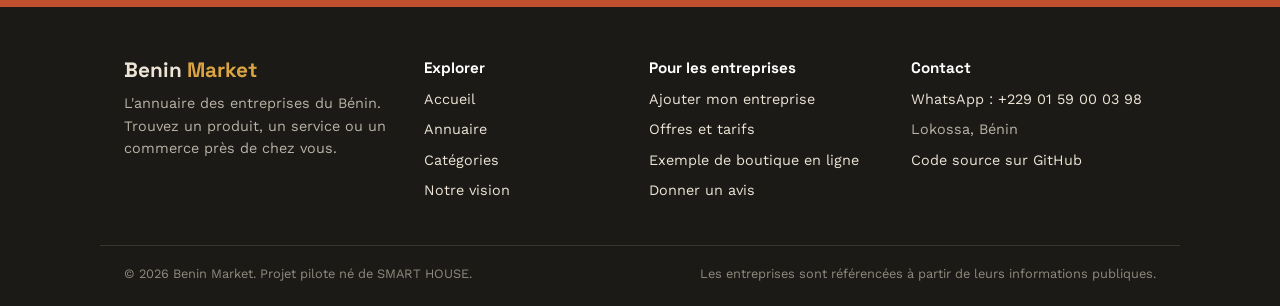
==== commit a5e757b7: "Badges Premium et verification des entreprises" ====
--- a/index.html
+++ b/index.html
@@ -88,7 +88,7 @@
 <section class="section spotlight">
   <div class="container spotlight-row">
     <div>
-      <span class="tag">Membre fondateur</span>
+      <span class="tag">Membre fondateur</span> <span class="badge badge-premium">Premium</span>
       <h2>SMART HOUSE</h2>
       <p>Vente d'accessoires de téléphonie, d'électronique et de petits appareils électroménagers à Lokossa. Première entreprise référencée sur Benin Market, à l'origine du projet.</p>
       <div class="spotlight-actions">
--- a/styles.css
+++ b/styles.css
@@ -639,3 +639,33 @@
 @media (max-width: 460px) {
   .site-footer .container.footer-grid { grid-template-columns: 1fr; }
 }
+
+/* ---------- Badges (offre et vérification) ---------- */
+
+.badge {
+  display: inline-block;
+  vertical-align: middle;
+  font-family: var(--font-body);
+  font-size: 0.72rem;
+  font-weight: 600;
+  line-height: 1;
+  padding: 4px 8px;
+  border-radius: 999px;
+  white-space: nowrap;
+}
+
+.badge-premium { background: var(--indigo); color: var(--ochre); border: 1px solid var(--ochre); }
+.badge-gold { background: var(--ochre); color: var(--indigo); }
+.badge-argent { background: #D9DEE7; color: #2B3445; }
+.badge-bronze { background: #E7CDB4; color: #5A3410; }
+.badge-verifiee { background: #DDF1E4; color: #17683C; }
+
+.spotlight .badge-premium { background: var(--ochre); color: var(--indigo); margin-left: 6px; }
+
+.verify-list { list-style: none; margin: 24px 0 0; padding: 0; display: grid; grid-template-columns: repeat(3, 1fr); gap: 20px; }
+.verify-list li { background: var(--white); border: 1px solid var(--line); border-radius: var(--radius); padding: 20px; }
+.verify-list p { font-size: 0.92rem; margin: 0; }
+
+@media (max-width: 760px) {
+  .verify-list { grid-template-columns: 1fr; }
+}
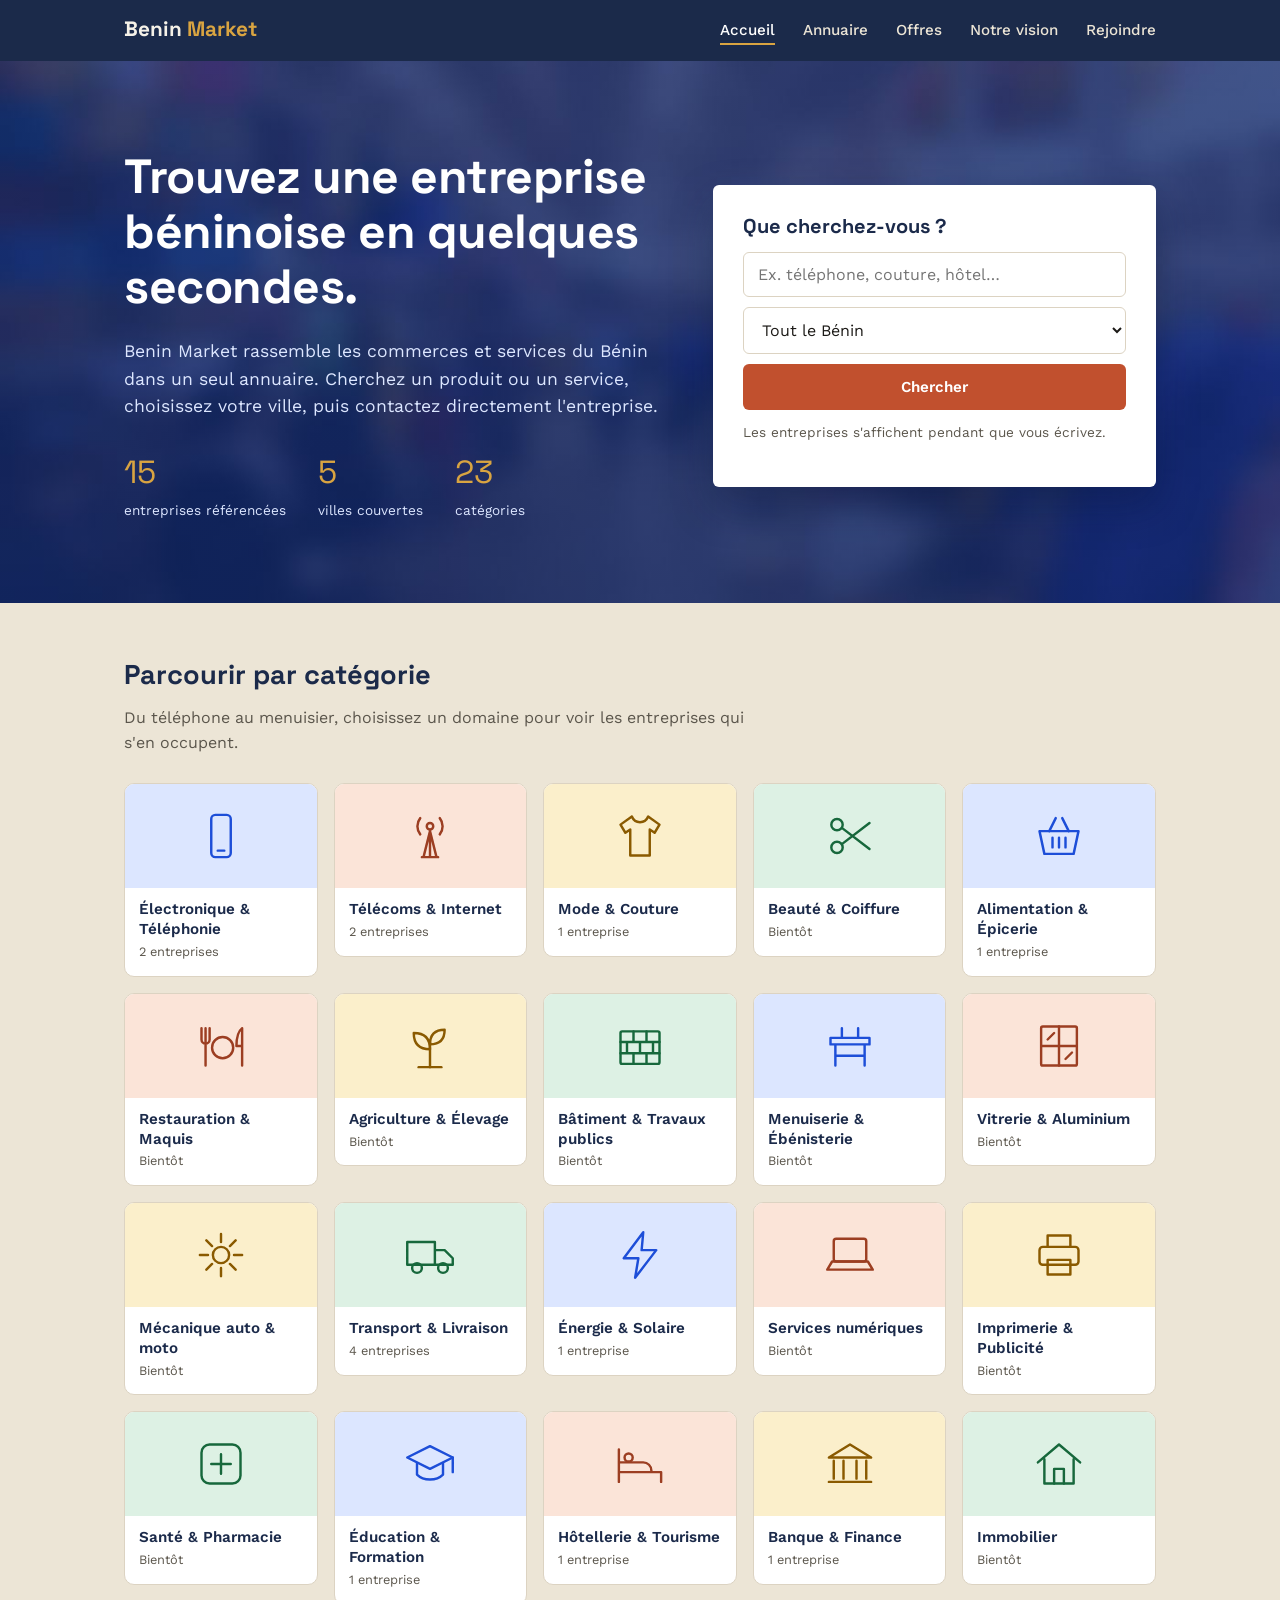
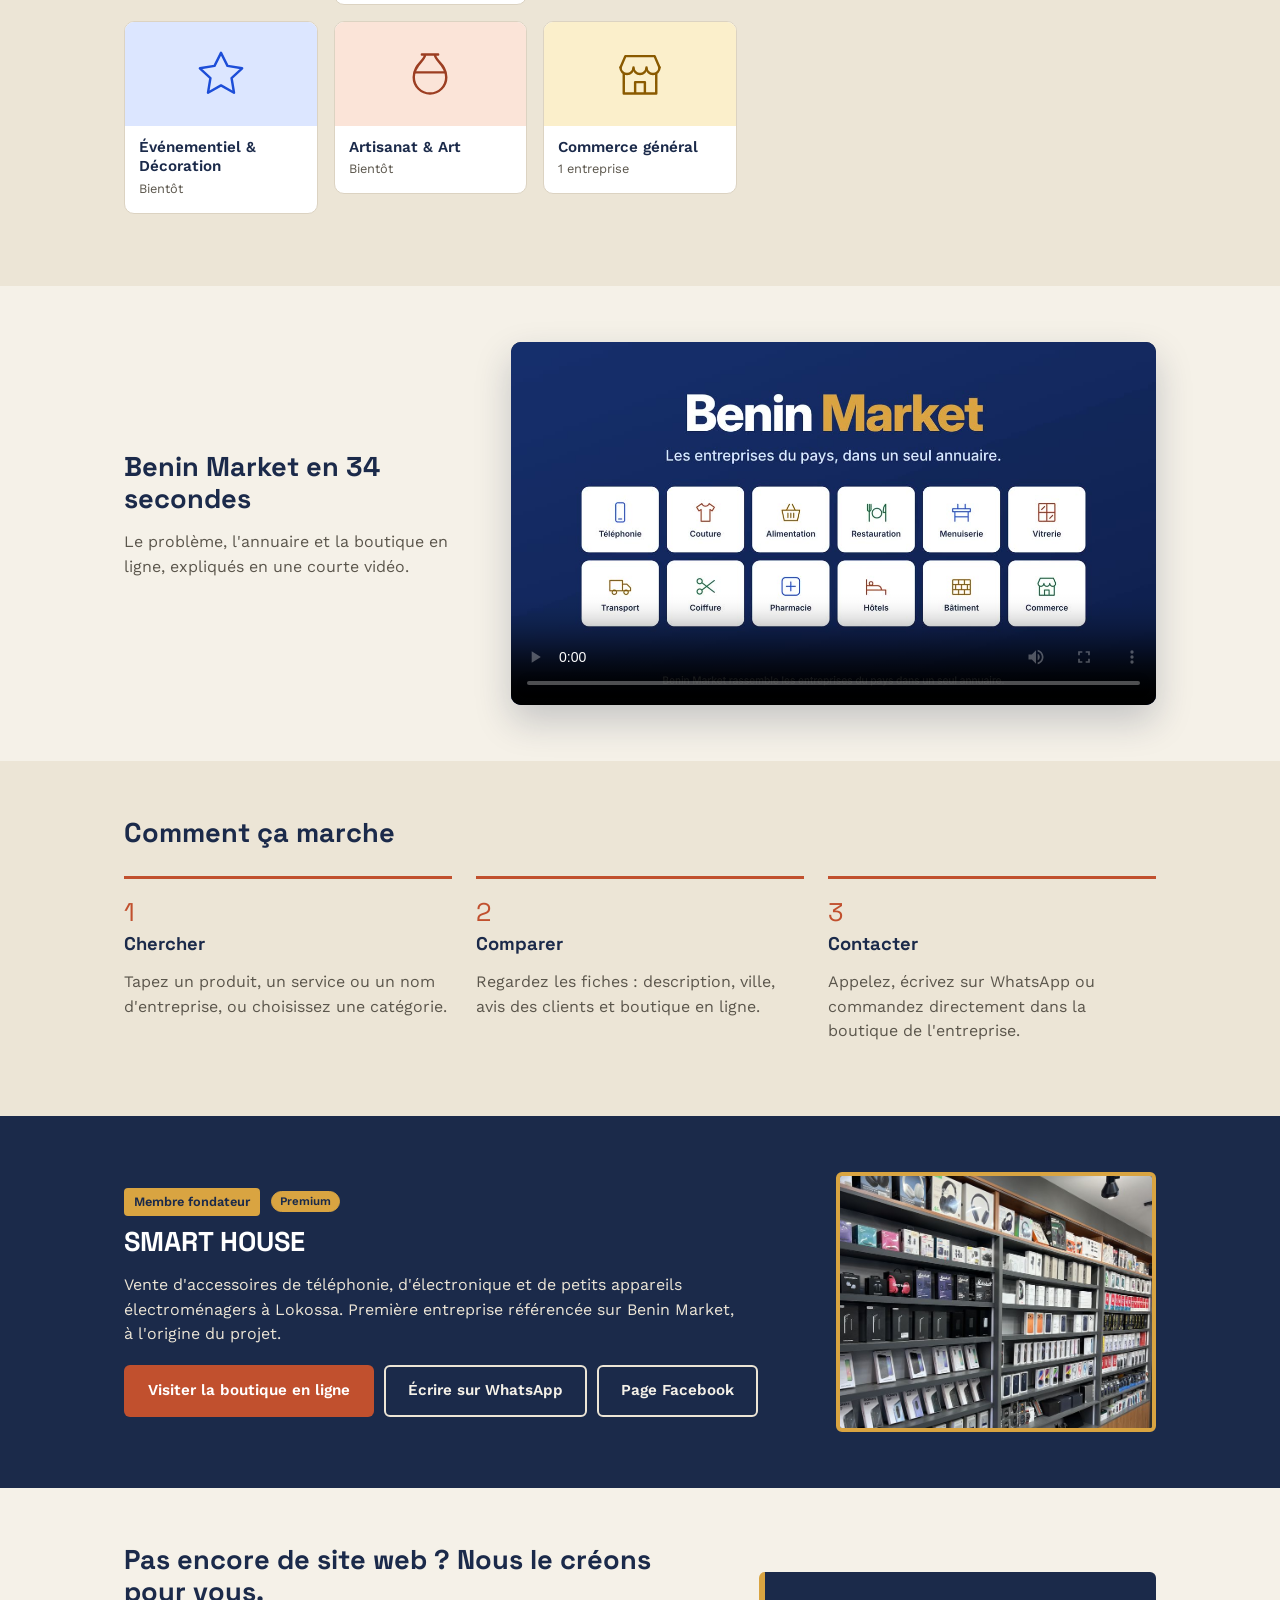
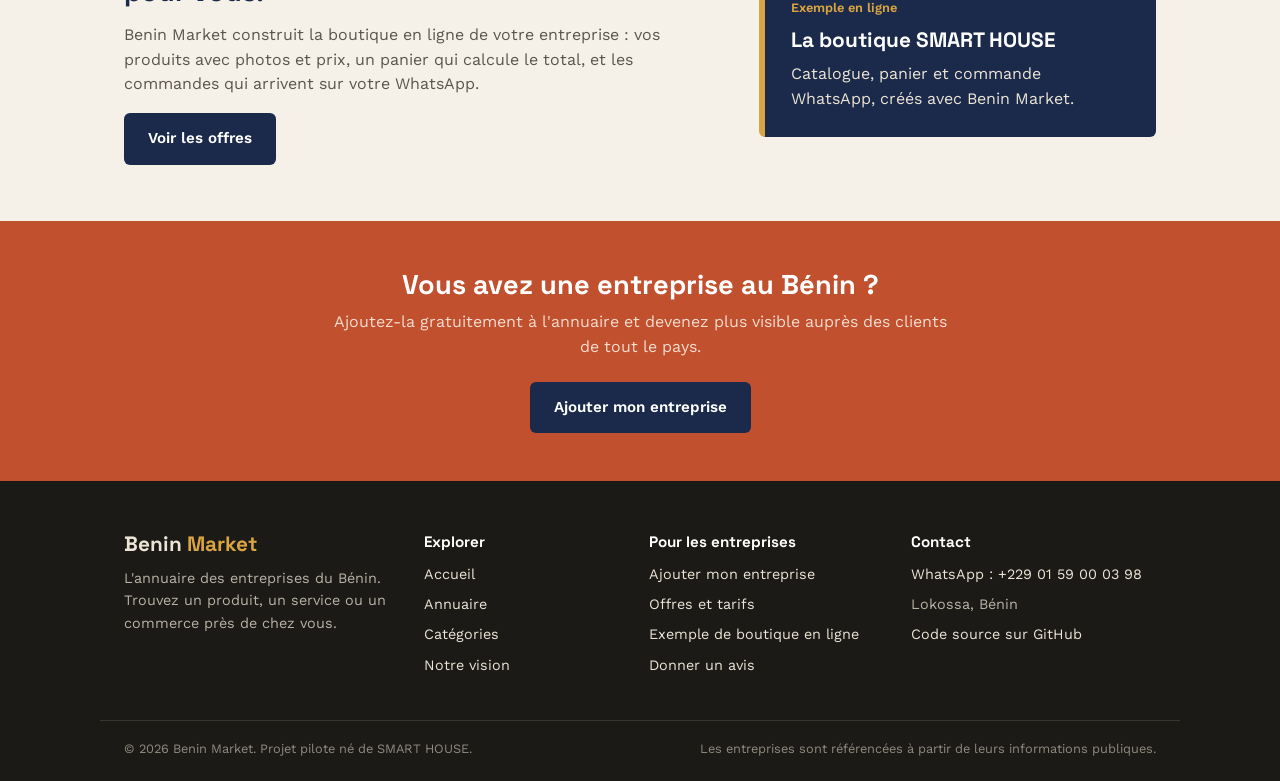
==== commit 3f091938: "Video de presentation" ====
--- a/index.html
+++ b/index.html
@@ -63,6 +63,19 @@
 </section>
 
 <section class="section">
+  <div class="container video-row">
+    <div>
+      <h2>Benin Market en 34 secondes</h2>
+      <p>Le problème, l'annuaire et la boutique en ligne, expliqués en une courte vidéo.</p>
+    </div>
+    <video class="presentation" controls preload="metadata" poster="videos/presentation-apercu.jpg" width="1920" height="1080">
+      <source src="videos/benin-market-presentation.mp4" type="video/mp4">
+      Votre navigateur ne peut pas lire cette vidéo. <a href="videos/benin-market-presentation.mp4">Télécharger la vidéo</a>.
+    </video>
+  </div>
+</section>
+
+<section class="section section-alt">
   <div class="container">
     <h2>Comment ça marche</h2>
     <ul class="steps">
--- a/styles.css
+++ b/styles.css
@@ -669,3 +669,12 @@
 @media (max-width: 760px) {
   .verify-list { grid-template-columns: 1fr; }
 }
+
+/* ---------- Vidéo de présentation ---------- */
+
+.video-row { display: grid; grid-template-columns: 0.7fr 1.3fr; gap: 40px; align-items: center; }
+.presentation { display: block; width: 100%; height: auto; border-radius: 10px; background: #101B36; box-shadow: 0 16px 36px rgba(27, 42, 74, 0.22); }
+
+@media (max-width: 760px) {
+  .video-row { grid-template-columns: 1fr; gap: 20px; }
+}
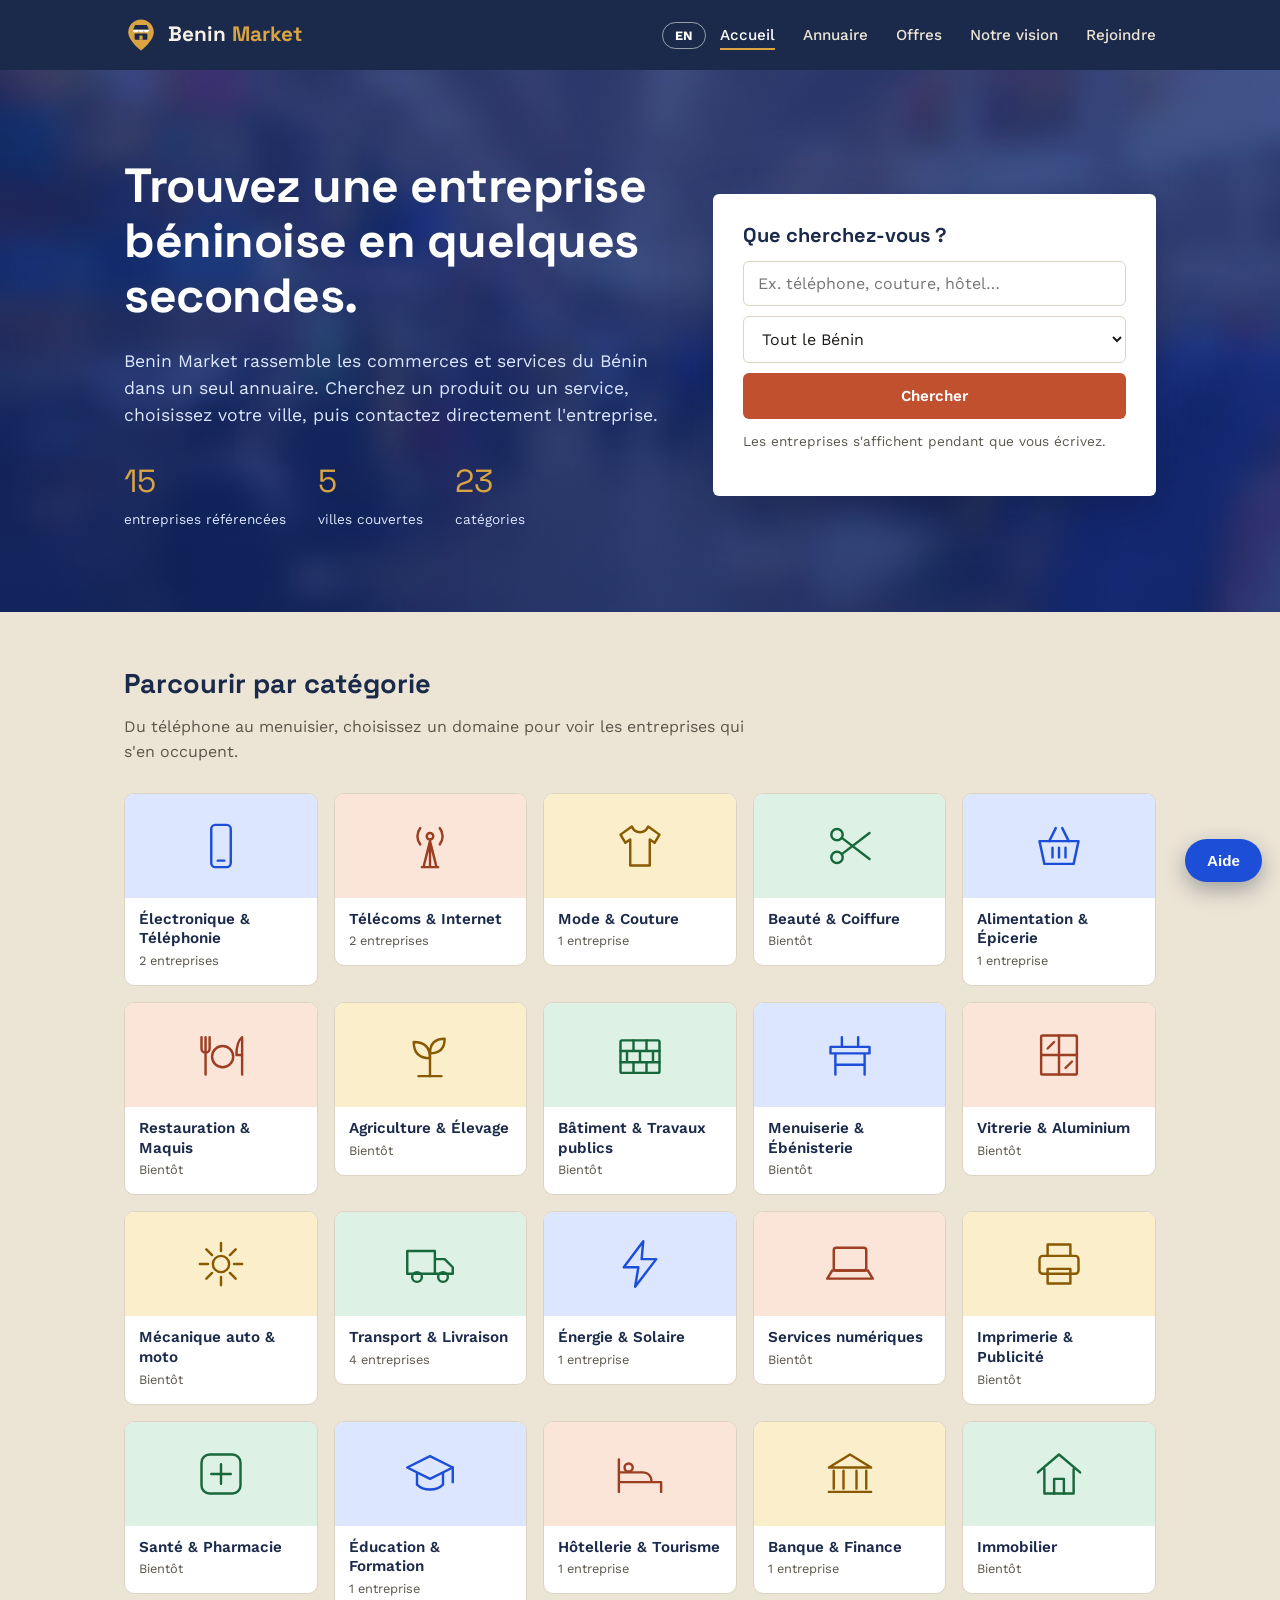
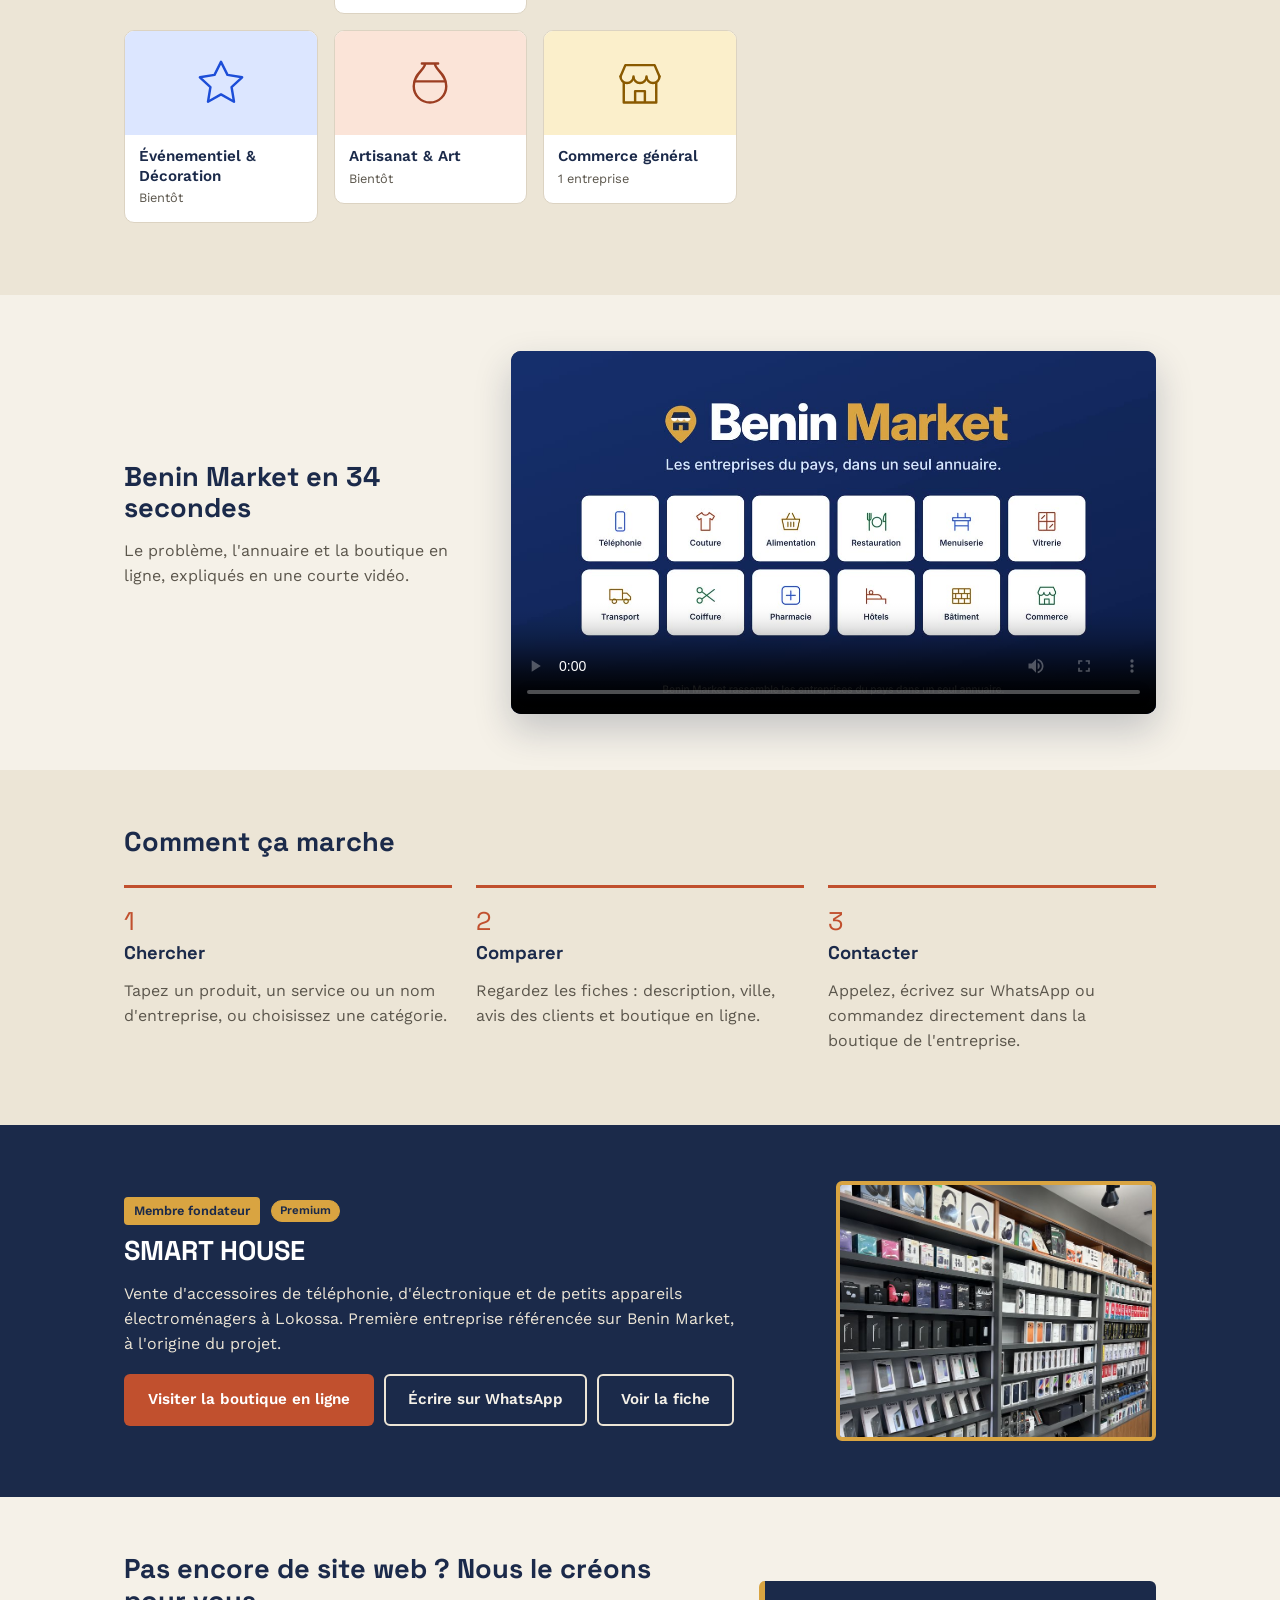
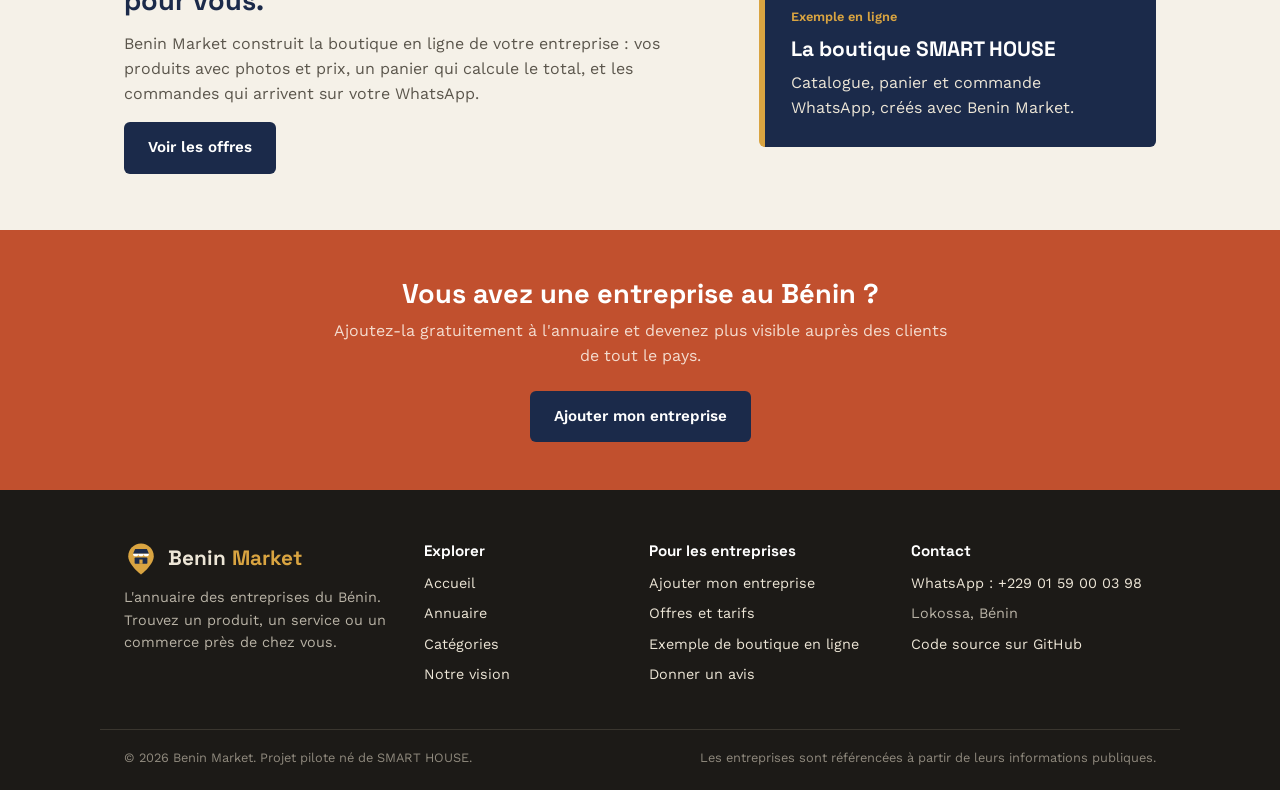
==== commit f76a726b: "Page par entreprise, QR code, application installable" ====
--- a/index.html
+++ b/index.html
@@ -6,13 +6,17 @@
 <meta name="description" content="Benin Market : l'annuaire des entreprises du Bénin. Cherchez un produit ou un service et trouvez qui le propose près de chez vous.">
 <title>Benin Market — l'annuaire des entreprises du Bénin</title>
 <link rel="icon" href="favicon.svg" type="image/svg+xml">
+<link rel="manifest" href="manifest.webmanifest">
+<meta name="theme-color" content="#1B2A4A">
+<link rel="apple-touch-icon" href="icons/icon-192.png">
 <link rel="stylesheet" href="styles.css">
 </head>
 <body>
 
 <header class="site-header">
   <div class="container">
-    <a href="index.html" class="brand">Benin <span>Market</span></a>
+    <a href="index.html" class="brand"><img src="logo.svg" alt="" width="34" height="34">Benin <span>Market</span></a>
+    <button type="button" class="lang-toggle" id="lang-toggle" aria-label="Changer de langue / Switch language">EN</button>
     <button type="button" class="nav-toggle" id="nav-toggle" aria-controls="nav-menu" aria-expanded="false">Menu</button>
     <nav id="nav-menu">
       <ul class="site-nav">
@@ -68,7 +72,7 @@
       <h2>Benin Market en 34 secondes</h2>
       <p>Le problème, l'annuaire et la boutique en ligne, expliqués en une courte vidéo.</p>
     </div>
-    <video class="presentation" controls preload="metadata" poster="videos/presentation-apercu.jpg" width="1920" height="1080">
+    <video class="presentation" controls preload="metadata" poster="videos/presentation-apercu.jpg" playsinline>
       <source src="videos/benin-market-presentation.mp4" type="video/mp4">
       Votre navigateur ne peut pas lire cette vidéo. <a href="videos/benin-market-presentation.mp4">Télécharger la vidéo</a>.
     </video>
@@ -107,7 +111,7 @@
       <div class="spotlight-actions">
         <a href="smart-house/index.html" class="btn btn-primary">Visiter la boutique en ligne</a>
         <a href="https://wa.me/2290159000398" target="_blank" rel="noopener" class="btn btn-outline">Écrire sur WhatsApp</a>
-        <a href="https://www.facebook.com/share/18rXJciYxU/?mibextid=wwXIfr" target="_blank" rel="noopener" class="btn btn-outline">Page Facebook</a>
+        <a href="fiche.html?id=smart-house" class="btn btn-outline">Voir la fiche</a>
       </div>
     </div>
     <img class="spotlight-photo" src="smart-house/photos/boutique.jpg" alt="Les rayons de la boutique SMART HOUSE à Lokossa" loading="lazy" width="736" height="981">
@@ -140,7 +144,7 @@
 <footer class="site-footer">
   <div class="container footer-grid">
     <div>
-      <a href="index.html" class="brand">Benin <span>Market</span></a>
+      <a href="index.html" class="brand"><img src="logo.svg" alt="" width="34" height="34">Benin <span>Market</span></a>
       <p>L'annuaire des entreprises du Bénin. Trouvez un produit, un service ou un commerce près de chez vous.</p>
     </div>
     <div>
@@ -178,5 +182,7 @@
 
 <script src="script.js"></script>
 <script src="site.js"></script>
+<script src="assistant.js"></script>
+<script src="i18n.js"></script>
 </body>
 </html>
--- a/styles.css
+++ b/styles.css
@@ -672,9 +672,141 @@
 
 /* ---------- Vidéo de présentation ---------- */
 
-.video-row { display: grid; grid-template-columns: 0.7fr 1.3fr; gap: 40px; align-items: center; }
-.presentation { display: block; width: 100%; height: auto; border-radius: 10px; background: #101B36; box-shadow: 0 16px 36px rgba(27, 42, 74, 0.22); }
+.video-row { display: grid; grid-template-columns: minmax(0, 0.7fr) minmax(0, 1.3fr); gap: 40px; align-items: center; }
+.video-row > * { min-width: 0; }
+.presentation { display: block; width: 100%; max-width: 100%; height: auto; aspect-ratio: 16 / 9; object-fit: contain; border-radius: 10px; background: #101B36; box-shadow: 0 16px 36px rgba(27, 42, 74, 0.22); }
 
 @media (max-width: 760px) {
-  .video-row { grid-template-columns: 1fr; gap: 20px; }
-}
+  .video-row { grid-template-columns: minmax(0, 1fr); gap: 20px; }
+}
+
+/* ---------- Bouton de langue ---------- */
+
+.lang-toggle {
+  margin-left: auto;
+  margin-right: 14px;
+  background: transparent;
+  color: #FFFFFF;
+  border: 1.5px solid rgba(255, 255, 255, 0.55);
+  border-radius: 999px;
+  padding: 5px 12px;
+  font-family: inherit;
+  font-weight: 700;
+  font-size: 0.8rem;
+  letter-spacing: 0.04em;
+  cursor: pointer;
+}
+.lang-toggle:hover { border-color: #D9A441; color: #D9A441; }
+
+/* ---------- Assistant d'aide ---------- */
+
+.helper { position: fixed; right: 18px; bottom: 18px; z-index: 40; display: flex; flex-direction: column; align-items: flex-end; gap: 10px; font-family: Arial, sans-serif; }
+
+.helper-toggle {
+  background: #1D4ED8;
+  color: #FFFFFF;
+  border: none;
+  border-radius: 999px;
+  padding: 13px 22px;
+  font-weight: 700;
+  font-size: 0.95rem;
+  cursor: pointer;
+  box-shadow: 0 8px 22px rgba(16, 27, 54, 0.35);
+}
+
+.helper-panel {
+  width: min(340px, calc(100vw - 36px));
+  max-height: min(520px, calc(100vh - 110px));
+  display: flex;
+  flex-direction: column;
+  background: #FFFFFF;
+  color: #1C1A17;
+  border-radius: 14px;
+  overflow: hidden;
+  box-shadow: 0 18px 44px rgba(16, 27, 54, 0.35);
+}
+.helper-panel[hidden] { display: none; }
+
+.helper-head { display: flex; align-items: center; justify-content: space-between; background: #1B2A4A; color: #FFFFFF; padding: 14px 16px; }
+.helper-close { background: none; border: none; color: #DCE6FF; font-size: 0.82rem; text-decoration: underline; cursor: pointer; }
+
+.helper-body { padding: 14px 16px; overflow-y: auto; }
+.helper-intro { margin: 0 0 10px; font-size: 0.88rem; color: #5B564C; }
+
+.helper-q {
+  display: block;
+  width: 100%;
+  text-align: left;
+  background: #F5F1E8;
+  color: #1B2A4A;
+  border: 1px solid #DCD3C2;
+  border-radius: 8px;
+  padding: 10px 12px;
+  margin-bottom: 8px;
+  font-size: 0.92rem;
+  font-weight: 600;
+  cursor: pointer;
+}
+.helper-q:hover { border-color: #1D4ED8; }
+
+.helper-question { margin: 0 0 8px; font-weight: 700; color: #1B2A4A; font-size: 0.98rem; }
+.helper-answer { margin: 0 0 12px; font-size: 0.93rem; line-height: 1.5; color: #1C1A17; max-width: none; }
+.helper-link { display: inline-block; margin-bottom: 12px; font-weight: 600; font-size: 0.92rem; color: #9C3E22; }
+.helper-back { display: block; background: none; border: none; padding: 0; color: #5B564C; font-size: 0.86rem; text-decoration: underline; cursor: pointer; }
+
+.helper-wa { display: block; text-align: center; background: #0F7A43; color: #FFFFFF; font-weight: 700; font-size: 0.92rem; padding: 13px; text-decoration: none; }
+
+.helper-body { flex: 1; min-height: 0; }
+
+@media (max-width: 520px) {
+  .helper-q { padding: 9px 11px; margin-bottom: 6px; font-size: 0.88rem; }
+  .helper-panel { max-height: calc(100vh - 96px); }
+}
+
+/* ---------- Logo ---------- */
+
+.brand, .site-footer .brand { display: inline-flex; align-items: center; }
+.brand img { display: block; width: 34px; height: 34px; margin-right: 10px; }
+.brand span { margin-left: 0.28em; }
+
+@media (max-width: 420px) {
+  .brand { font-size: 1.08rem; }
+  .brand img { width: 28px; height: 28px; margin-right: 7px; }
+  .lang-toggle { margin-right: 8px; padding: 5px 10px; }
+  .nav-toggle { padding: 7px 10px; font-size: 0.85rem; }
+  .site-header .container { padding-left: 16px; padding-right: 16px; }
+}
+
+/* ---------- Page d'une entreprise ---------- */
+
+.fiche-back { display: inline-block; margin-bottom: 22px; font-size: 0.9rem; }
+.fiche-head { display: flex; align-items: center; gap: 22px; margin-bottom: 18px; }
+.fiche-head h1 { font-size: 2.2rem; margin-bottom: 6px; }
+.fiche-head .meta { margin: 0 0 8px; font-size: 0.95rem; }
+.fiche-photo, .fiche-initial { flex: none; width: 120px; height: 120px; border-radius: 12px; object-fit: cover; }
+.fiche-initial { display: flex; align-items: center; justify-content: center; background: var(--indigo); color: var(--white); font-family: var(--font-display); font-size: 3rem; }
+.fiche-desc { font-size: 1.12rem; color: var(--ink); margin: 0 0 22px; }
+.fiche-actions, .fiche-share { display: flex; flex-wrap: wrap; gap: 10px; }
+.fiche-claim { margin-top: 18px; font-size: 0.88rem; background: var(--paper-dim); border-radius: var(--radius); padding: 12px 14px; max-width: none; }
+
+.btn-whatsapp { background: #0F7A43; color: var(--white); }
+.btn-whatsapp:hover { background: #0B5E33; }
+.btn-light { background: var(--white); color: var(--indigo); border-color: var(--line); }
+.btn-light:hover { border-color: var(--indigo); }
+
+.fiche-grid { display: grid; grid-template-columns: repeat(3, minmax(0, 1fr)); gap: 20px; margin-top: 36px; }
+.fiche-block { background: var(--white); border: 1px solid var(--line); border-radius: var(--radius); padding: 22px; }
+.fiche-block h2 { font-size: 1.2rem; }
+.fiche-block p { font-size: 0.92rem; }
+.qr-box { margin: 14px 0; }
+.qr-box canvas { display: block; width: 180px; height: 180px; border: 1px solid var(--line); border-radius: 6px; }
+
+@media (max-width: 760px) {
+  .fiche-head { align-items: flex-start; gap: 14px; }
+  .fiche-head h1 { font-size: 1.6rem; }
+  .fiche-photo, .fiche-initial { width: 76px; height: 76px; font-size: 2rem; }
+  .fiche-grid { grid-template-columns: minmax(0, 1fr); }
+  .fiche-actions .btn { flex: 1 1 100%; text-align: center; }
+}
+
+.fiche .cat-tag { display: inline-block; font-size: 0.82rem; font-weight: 600; color: var(--clay-dark); background: #F6E3D9; padding: 3px 10px; border-radius: 4px; }
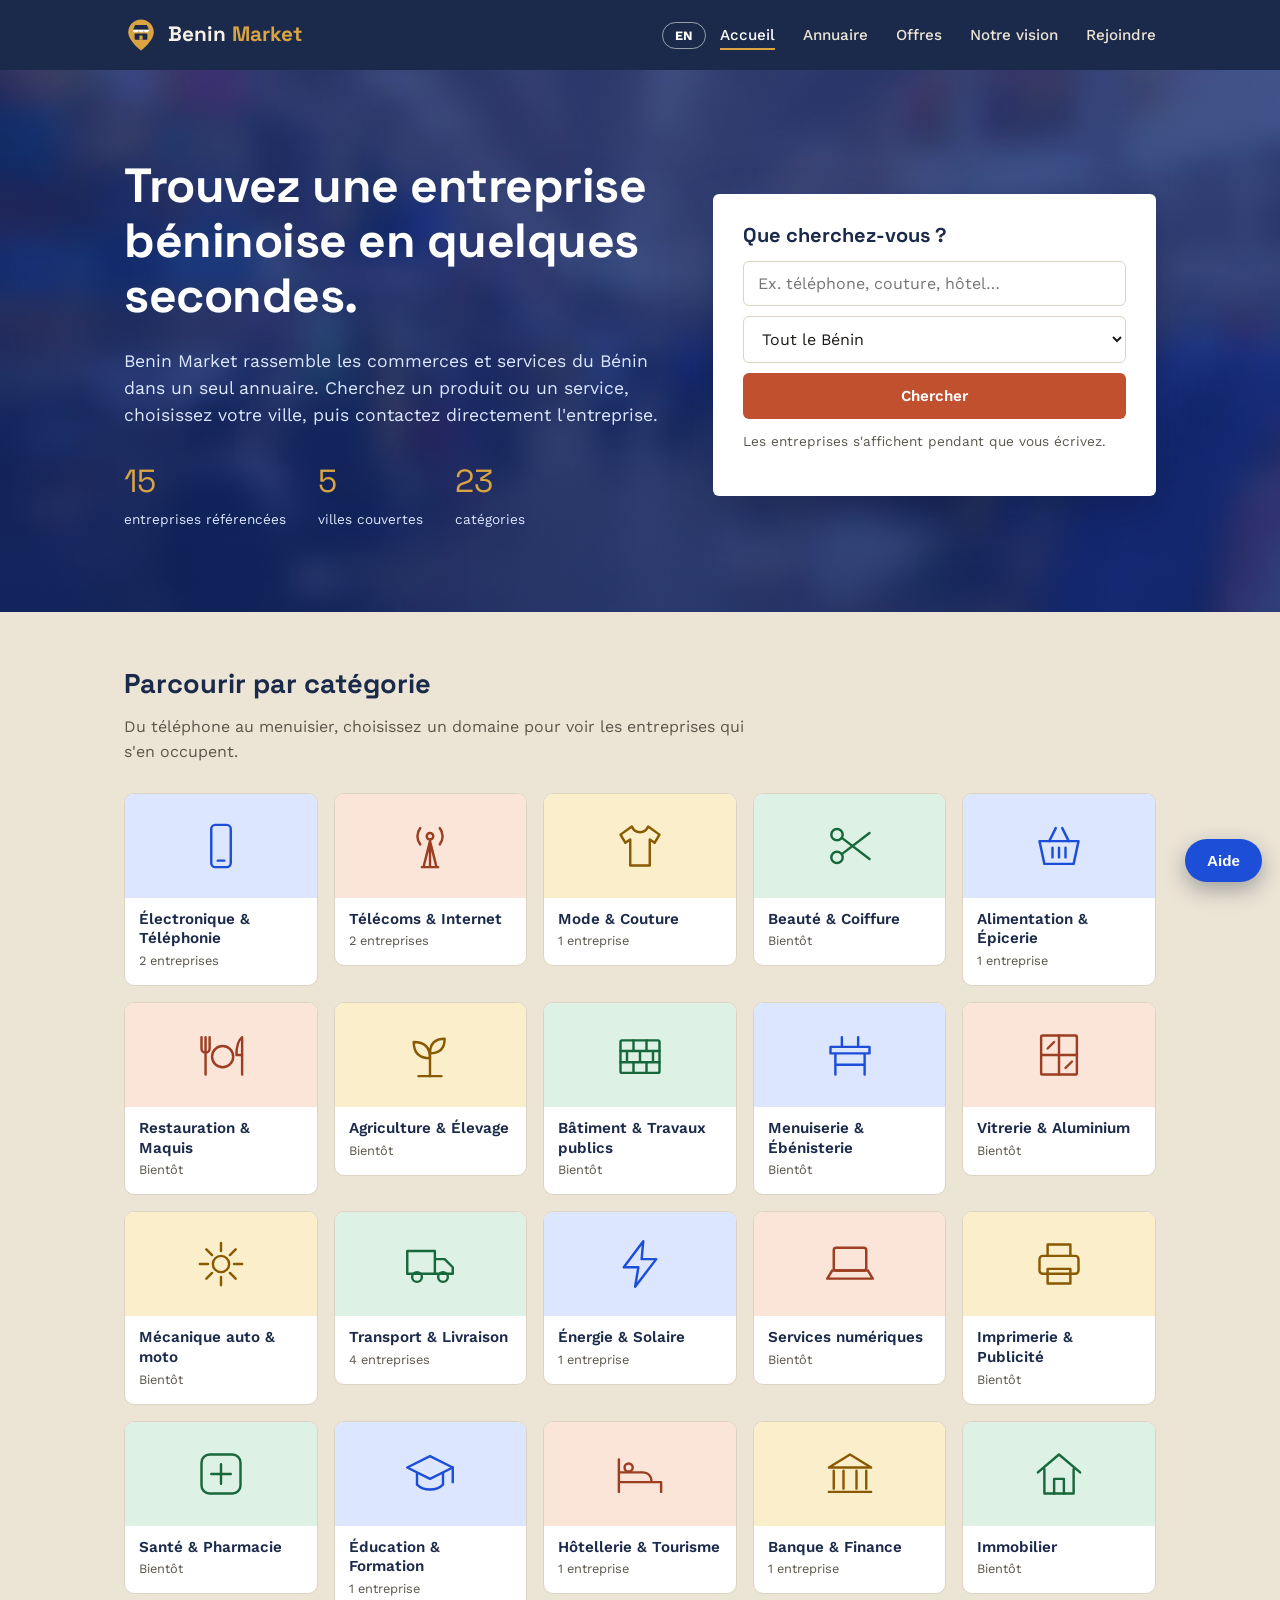
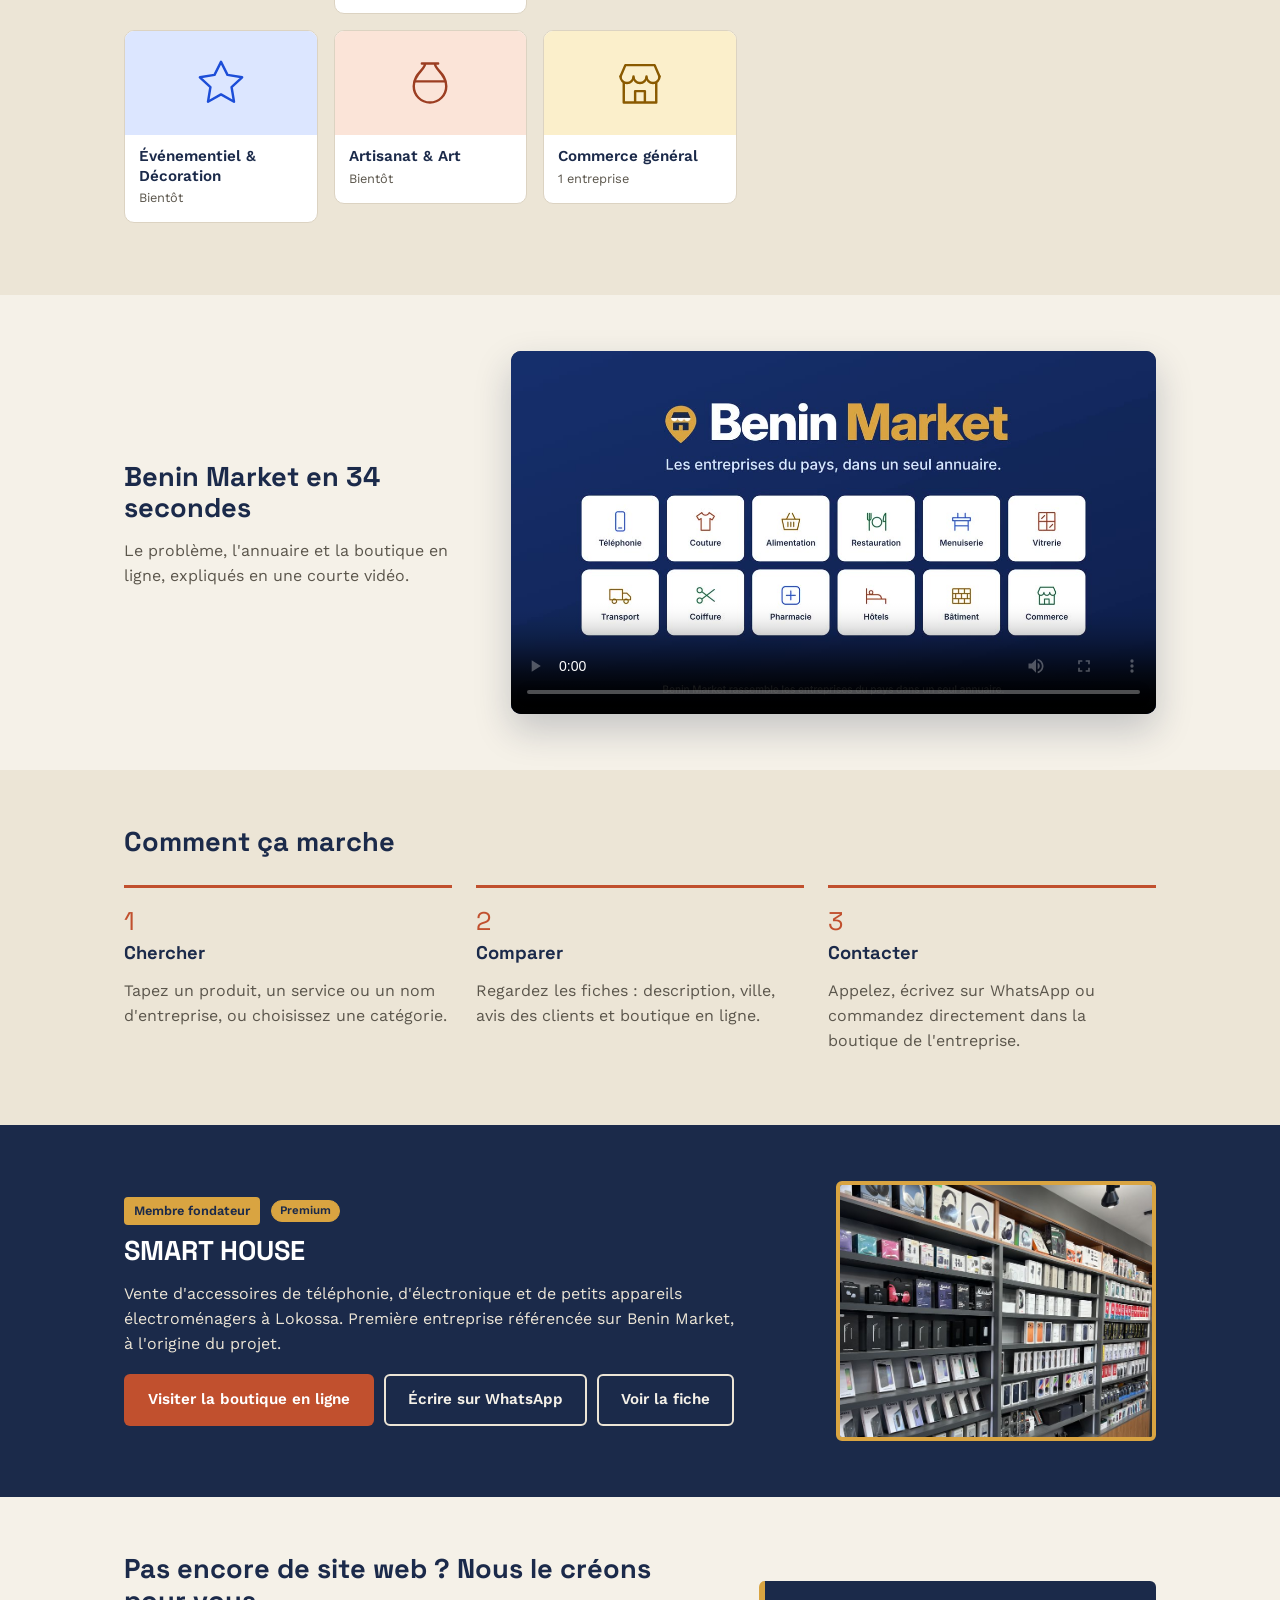
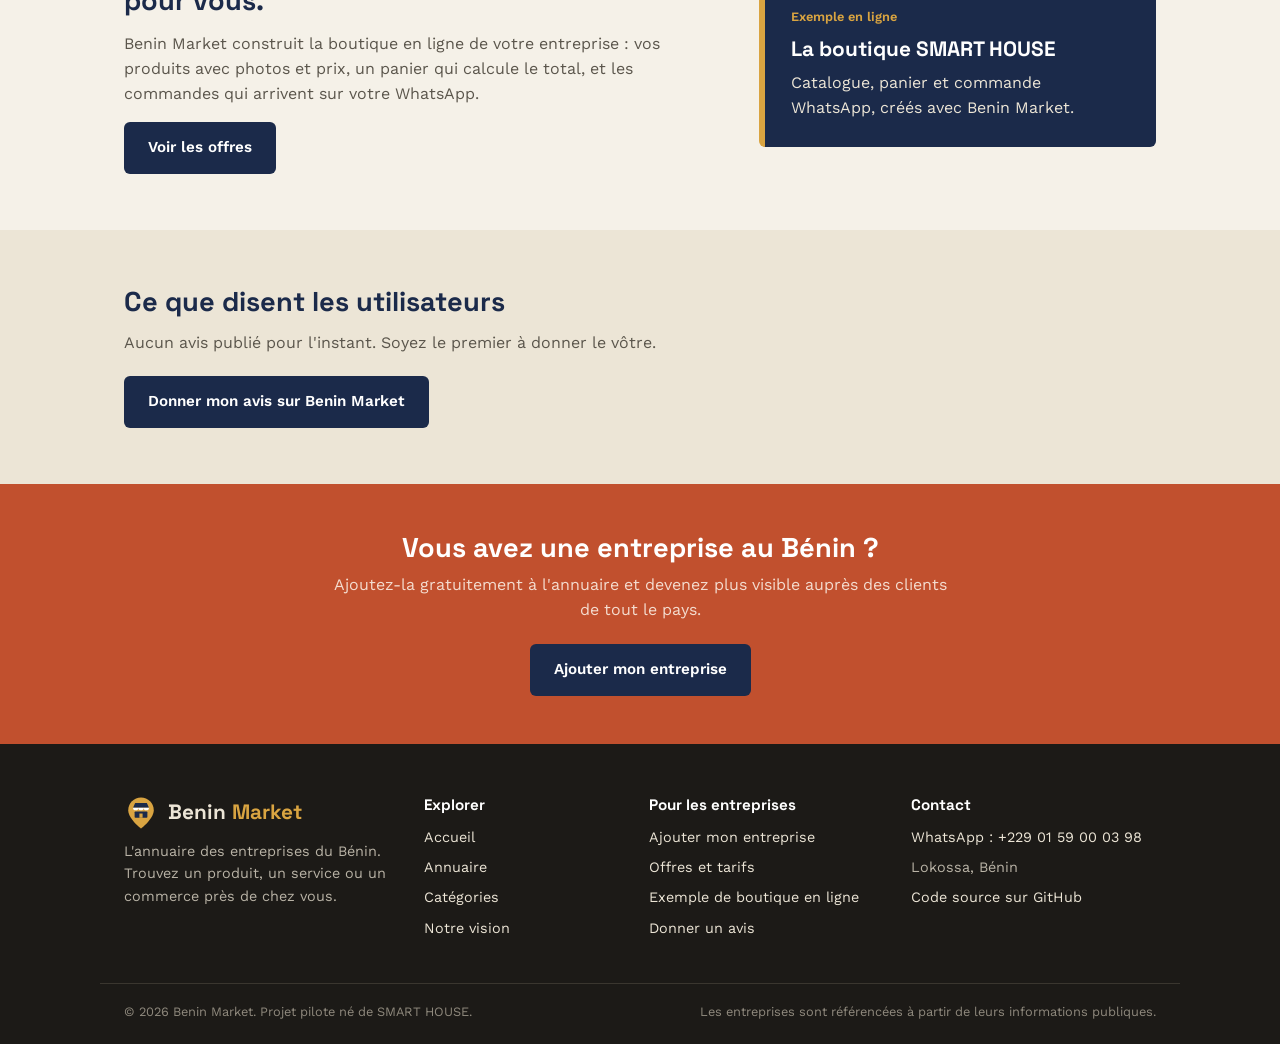
==== commit 56ec0da8: "QR code corrige, avis affiches sur le site" ====
--- a/index.html
+++ b/index.html
@@ -133,6 +133,14 @@
   </div>
 </section>
 
+<section class="section section-alt" id="avis-benin-market">
+  <div class="container">
+    <h2>Ce que disent les utilisateurs</h2>
+    <div id="site-reviews"></div>
+    <a href="avis.html?entreprise=Benin%20Market" class="btn btn-dark">Donner mon avis sur Benin Market</a>
+  </div>
+</section>
+
 <section class="cta-band">
   <div class="container">
     <h2>Vous avez une entreprise au Bénin ?</h2>
@@ -180,6 +188,7 @@
   </div>
 </footer>
 
+<script src="config.js"></script>
 <script src="script.js"></script>
 <script src="site.js"></script>
 <script src="assistant.js"></script>
--- a/styles.css
+++ b/styles.css
@@ -810,3 +810,27 @@
 }
 
 .fiche .cat-tag { display: inline-block; font-size: 0.82rem; font-weight: 600; color: var(--clay-dark); background: #F6E3D9; padding: 3px 10px; border-radius: 4px; }
+
+/* Les suggestions s'affichent dans le panneau, sans recouvrir la liste des villes ni le bouton Chercher. */
+.suggest-box { position: static; margin-top: 8px; box-shadow: none; }
+
+/* Couleur des badges dans les suggestions */
+.suggest-item .badge { font-size: 0.72rem; }
+.suggest-item .badge-premium { color: var(--ochre); }
+.suggest-item .badge-gold { color: var(--indigo); }
+.suggest-item .badge-argent { color: #2B3445; }
+.suggest-item .badge-bronze { color: #5A3410; }
+.suggest-item .badge-verifiee { color: #17683C; }
+
+/* ---------- Avis ---------- */
+
+.stars { color: #C98A12; letter-spacing: 1px; white-space: nowrap; }
+
+.site-reviews-empty { margin: 14px 0 20px; }
+.site-review-list { list-style: none; margin: 22px 0 26px; padding: 0; display: grid; grid-template-columns: repeat(auto-fit, minmax(240px, 1fr)); gap: 16px; }
+.site-review-list li { background: var(--white); border: 1px solid var(--line); border-left: 4px solid var(--ochre); border-radius: var(--radius); padding: 18px; }
+.site-review-list p { margin: 8px 0 10px; color: var(--ink); font-size: 0.95rem; }
+.site-review-list strong { font-size: 0.88rem; color: var(--indigo); }
+
+.avis-google iframe { display: block; width: 100%; max-width: 680px; height: 900px; border: 1px solid var(--line); border-radius: var(--radius); background: var(--white); }
+.avis-google[hidden], .form-card[hidden] { display: none; }
